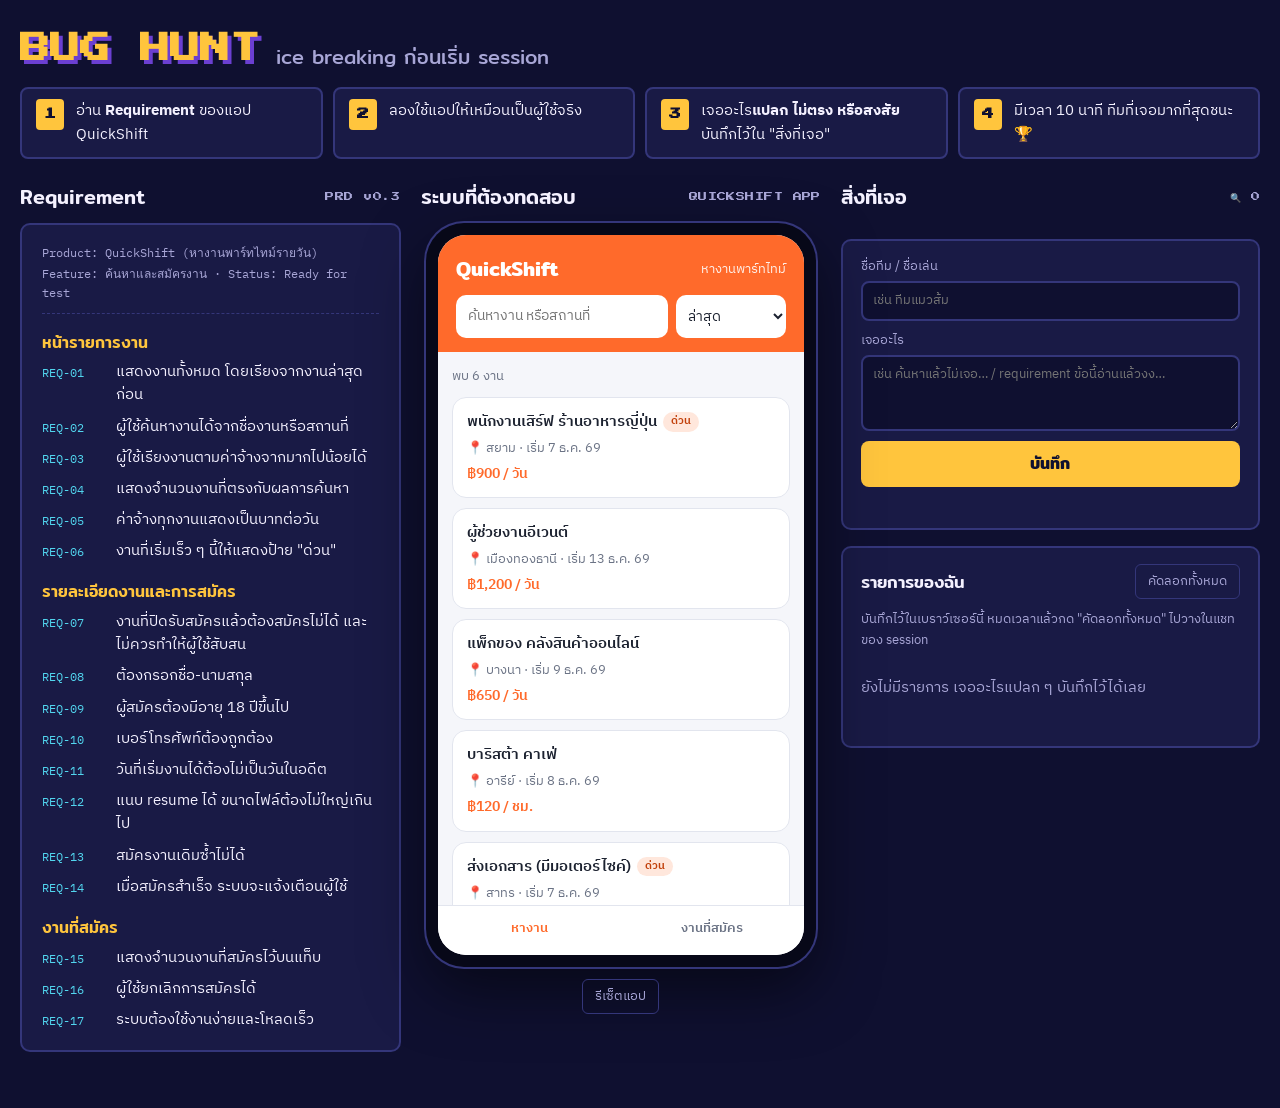
==== bug-hunt/index.html @ ec6125f0 "first commit" ====
<!doctype html>
<html lang="th">
<head>
<meta charset="utf-8">
<meta name="viewport" content="width=device-width, initial-scale=1, viewport-fit=cover">
<title>QuickShift Bug Hunt</title>
<link rel="preconnect" href="https://fonts.googleapis.com">
<link rel="preconnect" href="https://fonts.gstatic.com" crossorigin>
<link rel="stylesheet" href="https://fonts.googleapis.com/css2?family=Mitr:wght@400;500;600&family=IBM+Plex+Sans+Thai:wght@400;500;600&family=IBM+Plex+Mono:wght@400;600&family=Press+Start+2P&display=swap">
<link rel="stylesheet" href="assets/style.css">
</head>
<body data-tab="spec">
<div class="wrap">
  <header class="top">
    <div class="title"><h1>BUG HUNT</h1><span>ice breaking ก่อนเริ่ม session</span></div>
    <div class="mission">
      <div><b>1</b><span>อ่าน <strong>Requirement</strong> ของแอป QuickShift</span></div>
      <div><b>2</b><span>ลองใช้แอปให้เหมือนเป็นผู้ใช้จริง</span></div>
      <div><b>3</b><span>เจออะไร<strong>แปลก ไม่ตรง หรือสงสัย</strong> บันทึกไว้ใน "สิ่งที่เจอ"</span></div>
      <div><b>4</b><span>มีเวลา 10 นาที ทีมที่เจอมากที่สุดชนะ 🏆</span></div>
    </div>
  </header>

  <nav class="mtabs" role="tablist" aria-label="ส่วนของหน้า">
    <button type="button" role="tab" data-t="spec">Requirement</button>
    <button type="button" role="tab" data-t="app">แอป</button>
    <button type="button" role="tab" data-t="board">สิ่งที่เจอ <span id="mcount"></span></button>
  </nav>

  <main class="bench">
    <!-- SPEC -->
    <section aria-labelledby="spec-h" data-sec="spec">
      <div class="col-head"><h2 id="spec-h">Requirement</h2><span class="tag">PRD v0.3</span></div>
      <article class="spec">
        <div class="doc-meta"><span>Product: QuickShift (หางานพาร์ทไทม์รายวัน)</span><span>Feature: ค้นหาและสมัครงาน · Status: Ready for test</span></div>
        <h3>หน้ารายการงาน</h3>
        <ol>
          <li><code>REQ-01</code><span>แสดงงานทั้งหมด โดยเรียงจากงานล่าสุดก่อน</span></li>
          <li><code>REQ-02</code><span>ผู้ใช้ค้นหางานได้จากชื่องานหรือสถานที่</span></li>
          <li><code>REQ-03</code><span>ผู้ใช้เรียงงานตามค่าจ้างจากมากไปน้อยได้</span></li>
          <li><code>REQ-04</code><span>แสดงจำนวนงานที่ตรงกับผลการค้นหา</span></li>
          <li><code>REQ-05</code><span>ค่าจ้างทุกงานแสดงเป็นบาทต่อวัน</span></li>
          <li><code>REQ-06</code><span>งานที่เริ่มเร็ว ๆ นี้ให้แสดงป้าย "ด่วน"</span></li>
        </ol>
        <h3>รายละเอียดงานและการสมัคร</h3>
        <ol>
          <li><code>REQ-07</code><span>งานที่ปิดรับสมัครแล้วต้องสมัครไม่ได้ และไม่ควรทำให้ผู้ใช้สับสน</span></li>
          <li><code>REQ-08</code><span>ต้องกรอกชื่อ-นามสกุล</span></li>
          <li><code>REQ-09</code><span>ผู้สมัครต้องมีอายุ 18 ปีขึ้นไป</span></li>
          <li><code>REQ-10</code><span>เบอร์โทรศัพท์ต้องถูกต้อง</span></li>
          <li><code>REQ-11</code><span>วันที่เริ่มงานได้ต้องไม่เป็นวันในอดีต</span></li>
          <li><code>REQ-12</code><span>แนบ resume ได้ ขนาดไฟล์ต้องไม่ใหญ่เกินไป</span></li>
          <li><code>REQ-13</code><span>สมัครงานเดิมซ้ำไม่ได้</span></li>
          <li><code>REQ-14</code><span>เมื่อสมัครสำเร็จ ระบบจะแจ้งเตือนผู้ใช้</span></li>
        </ol>
        <h3>งานที่สมัคร</h3>
        <ol>
          <li><code>REQ-15</code><span>แสดงจำนวนงานที่สมัครไว้บนแท็บ</span></li>
          <li><code>REQ-16</code><span>ผู้ใช้ยกเลิกการสมัครได้</span></li>
          <li><code>REQ-17</code><span>ระบบต้องใช้งานง่ายและโหลดเร็ว</span></li>
        </ol>
      </article>
    </section>

    <!-- SYSTEM UNDER TEST -->
    <section class="phone-col" aria-labelledby="app-h" data-sec="app">
      <div class="col-head"><h2 id="app-h">ระบบที่ต้องทดสอบ</h2><span class="tag">QUICKSHIFT APP</span></div>
      <div class="phone"><div class="screen" id="screen"></div></div>
      <div class="reset-row"><button class="ghost" type="button" id="appReset">รีเซ็ตแอป</button></div>
    </section>

    <!-- FINDINGS -->
    <section class="board" aria-labelledby="board-h" data-sec="board">
      <div class="col-head"><h2 id="board-h">สิ่งที่เจอ</h2><span class="tag" id="score"></span></div>

      <div class="card">
        <form class="f-form" id="fForm" data-round="icebreak" novalidate>
          <label>ชื่อทีม / ชื่อเล่น<input id="fTeam" type="text" maxlength="40" placeholder="เช่น ทีมแมวส้ม"></label>
          <label>เจออะไร<textarea id="fText" maxlength="600" placeholder="เช่น ค้นหาแล้วไม่เจอ… / requirement ข้อนี้อ่านแล้วงง…"></textarea></label>
          <button class="submit" id="fSubmit" type="submit">บันทึก</button>
          <div class="msg" id="fMsg" role="status"></div>
        </form>
      </div>

      <div class="card">
        <div class="col-head"><h2 style="font-size:17px">รายการของฉัน</h2><button class="ghost" type="button" id="copyBtn">คัดลอกทั้งหมด</button></div>
        <p class="muted" id="syncNote" style="margin:0 0 10px;font-size:13px"></p>
        <div class="feed" id="feed"></div>
        <textarea id="copyArea" readonly hidden aria-label="ข้อความสำหรับคัดลอก"></textarea>
        <div class="msg" id="copyMsg" role="status"></div>
      </div>
    </section>
  </main>
</div>
<script src="config.js"></script>
<script src="assets/api.js"></script>
<script src="assets/quickshift.js"></script>
<script src="assets/findings.js"></script>
<script src="assets/tabs.js"></script>
</body>
</html>
---- bug-hunt/assets/style.css ----
/* Layout: three-up workbench — spec (left) · system under test in a phone frame (center) · findings board (right); stacks to 2 then 1 column. Outer shell is the night-arcade look of the session deck (single dark theme by choice); the app inside the phone keeps its own light product look. */
:root {
  --bg: #0f1030;
  --panel: #191a45;
  --panel-2: #212255;
  --line: #34367a;
  --ink: #f4f1ff;
  --muted: #a8a6d6;
  --gold: #ffc53d;
  --cyan: #52d6ef;
  --red: #ff6f7d;
  --green: #6be4a6;
  --app-bg: #f5f6fa;
  --app-card: #ffffff;
  --app-ink: #1c2230;
  --app-muted: #6b7385;
  --app-line: #e2e5ee;
  --app-brand: #ff6a2b;
  --app-brand-ink: #ffffff;
  --app-err: #d6304a;
  --font-display: "Mitr", "IBM Plex Sans Thai", system-ui, sans-serif;
  --font-body: "IBM Plex Sans Thai", system-ui, sans-serif;
  --font-mono: "IBM Plex Mono", ui-monospace, monospace;
  --font-pixel: "Press Start 2P", ui-monospace, monospace;
  color-scheme: dark;
}
* { box-sizing: border-box; }
body { margin: 0; background: var(--bg); color: var(--ink); font-family: var(--font-body); font-size: 15px; line-height: 1.6; }
.wrap { max-width: 1440px; margin: 0 auto; padding-block: 28px 56px; padding-inline: 20px; }
button, input, select, textarea { font: inherit; }
button { cursor: pointer; }
:focus-visible { outline: 3px solid var(--cyan); outline-offset: 2px; }

/* header */
.top { display: grid; gap: 14px; margin-bottom: 22px; }
.title { display: flex; flex-wrap: wrap; align-items: baseline; gap: 8px 16px; }
.title h1 { margin: 0; font-family: var(--font-pixel); font-size: clamp(20px, 3vw, 30px); color: var(--gold); text-shadow: 4px 4px 0 #6b3fd1; line-height: 1.4; }
.title span { font-family: var(--font-display); font-size: 20px; color: var(--muted); }
.mission { display: grid; grid-template-columns: repeat(auto-fit, minmax(220px, 1fr)); gap: 10px; }
.mission div { background: var(--panel); border: 2px solid var(--line); border-radius: 8px; padding: 10px 14px; display: flex; gap: 12px; align-items: flex-start; min-width: 0; }
.mission b { font-family: var(--font-pixel); font-size: 12px; color: var(--bg); background: var(--gold); border-radius: 4px; padding: 6px 8px; flex: none; }
.mission .bugc { color: var(--red); font-weight: 600; }
.mission .reqc { color: var(--cyan); font-weight: 600; }

/* workbench */
.bench { display: grid; gap: 20px; grid-template-columns: minmax(0, 1fr) 400px minmax(0, 1.1fr); align-items: start; }
@media (max-width: 1240px) { .bench { grid-template-columns: minmax(0, 1fr) 400px; } .board { grid-column: 1 / -1; } }
@media (max-width: 860px) { .bench { grid-template-columns: minmax(0, 1fr); } }
.col-head { display: flex; align-items: center; justify-content: space-between; gap: 10px; margin-bottom: 10px; }
.col-head h2 { margin: 0; font-family: var(--font-display); font-weight: 500; font-size: 20px; }
.tag { font-family: var(--font-pixel); font-size: 9px; letter-spacing: .05em; color: var(--muted); }

/* spec */
.spec { background: var(--panel); border: 2px solid var(--line); border-radius: 10px; padding: 18px 20px; }
.spec .doc-meta { font-family: var(--font-mono); font-size: 12px; color: var(--muted); border-bottom: 1px dashed var(--line); padding-bottom: 10px; margin-bottom: 12px; display: grid; gap: 2px; }
.spec h3 { font-family: var(--font-display); font-weight: 500; font-size: 16px; margin: 16px 0 6px; color: var(--gold); }
.spec ol { list-style: none; margin: 0; padding: 0; display: grid; gap: 8px; }
.spec li { display: grid; grid-template-columns: 64px 1fr; gap: 10px; font-size: 14.5px; }
.spec li code { font-family: var(--font-mono); font-size: 12px; color: var(--cyan); padding-top: 2px; }

/* phone */
.phone-col { position: sticky; top: env(safe-area-inset-top, 0px); }
.phone { width: 100%; max-width: 390px; margin: 0 auto; background: #070818; border-radius: 38px; padding: 12px; box-shadow: 0 0 0 2px var(--line), 0 24px 60px rgba(0,0,0,.5); }
.screen { background: var(--app-bg); color: var(--app-ink); border-radius: 28px; overflow: hidden; height: 720px; max-height: calc(100vh - 120px); min-height: 560px; display: flex; flex-direction: column; font-size: 14px; }
.reset-row { display: flex; justify-content: center; gap: 10px; margin-top: 12px; }
.ghost { background: transparent; color: var(--muted); border: 1px solid var(--line); border-radius: 6px; padding: 6px 12px; font-size: 13px; }
.ghost:hover { color: var(--ink); border-color: var(--muted); }

/* app (system under test) */
.app-bar { background: var(--app-brand); color: var(--app-brand-ink); padding: 18px 18px 14px; display: grid; gap: 10px; }
.app-bar .brand { display: flex; align-items: center; justify-content: space-between; }
.app-bar .logo { font-family: var(--font-display); font-weight: 600; font-size: 20px; }
.app-bar .back { background: none; border: 0; color: inherit; padding: 0; font-size: 14px; }
.search { display: flex; gap: 8px; }
.search input { flex: 1; min-width: 0; border: 0; border-radius: 10px; padding: 9px 12px; background: var(--app-card); color: var(--app-ink); }
.search select { border: 0; border-radius: 10px; padding: 9px 8px; background: var(--app-card); color: var(--app-ink); }
.app-body { flex: 1; overflow-y: auto; padding: 14px; display: grid; gap: 10px; align-content: start; }
.count { font-size: 13px; color: var(--app-muted); }
.job { background: var(--app-card); border: 1px solid var(--app-line); border-radius: 14px; padding: 12px 14px; display: grid; gap: 4px; text-align: left; color: var(--app-ink); width: 100%; }
.job:hover { border-color: var(--app-brand); }
.job .t { font-weight: 600; font-size: 15px; display: flex; gap: 6px; align-items: center; flex-wrap: wrap; }
.job .m { color: var(--app-muted); font-size: 13px; }
.job .w { color: var(--app-brand); font-weight: 600; }
.pill { font-size: 11px; font-weight: 600; border-radius: 99px; padding: 1px 8px; }
.pill.hot { background: #ffe7dc; color: #c2410c; }
.pill.closed { background: #eceef3; color: var(--app-muted); }
.detail { background: var(--app-card); border-radius: 14px; padding: 16px; display: grid; gap: 10px; border: 1px solid var(--app-line); }
.detail h3 { margin: 0; font-family: var(--font-display); font-weight: 500; font-size: 19px; }
.kv { display: grid; grid-template-columns: 110px 1fr; gap: 4px 8px; font-size: 13.5px; }
.kv dt { color: var(--app-muted); }
.kv dd { margin: 0; }
.btn { background: var(--app-brand); color: var(--app-brand-ink); border: 0; border-radius: 12px; padding: 12px; font-weight: 600; width: 100%; }
.btn.sec { background: #eceef3; color: var(--app-ink); }
.btn.small { width: auto; padding: 6px 12px; font-size: 13px; border-radius: 8px; }
.form { display: grid; gap: 12px; }
.field { display: grid; gap: 4px; }
.field label { font-size: 13px; font-weight: 600; }
.field input[type=text], .field input[type=number], .field input[type=tel], .field input[type=date] { border: 1px solid var(--app-line); border-radius: 10px; padding: 9px 12px; background: var(--app-card); color: var(--app-ink); color-scheme: light; width: 100%; }
.field input[type=file] { font-size: 12.5px; color: var(--app-muted); }
.field .hint { font-size: 12px; color: var(--app-muted); }
.field .err { font-size: 12px; color: var(--app-err); min-height: 0; }
.check { display: flex; gap: 8px; align-items: flex-start; font-size: 13px; }
.done { text-align: center; padding: 30px 14px; display: grid; gap: 12px; justify-items: center; }
.done .ok { width: 64px; height: 64px; border-radius: 50%; background: #dcfce7; color: #15803d; display: grid; place-items: center; font-size: 30px; }
.app-tabs { display: grid; grid-template-columns: 1fr 1fr; border-top: 1px solid var(--app-line); background: var(--app-card); }
.app-tabs button { background: none; border: 0; padding: 12px 6px 16px; color: var(--app-muted); font-size: 13px; font-weight: 600; }
.app-tabs button.on { color: var(--app-brand); }
.badge { display: inline-block; min-width: 18px; padding: 0 5px; border-radius: 99px; background: var(--app-brand); color: var(--app-brand-ink); font-size: 11px; margin-left: 4px; }
.empty { text-align: center; color: var(--app-muted); padding: 40px 10px; }

/* board */
.board { display: grid; gap: 16px; }
.card { background: var(--panel); border: 2px solid var(--line); border-radius: 10px; padding: 16px 18px; min-width: 0; }
.status { font-size: 12.5px; color: var(--muted); display: flex; align-items: center; gap: 8px; }
.dot { width: 8px; height: 8px; border-radius: 50%; background: var(--muted); flex: none; }
.dot.live { background: var(--green); box-shadow: 0 0 8px var(--green); }
.f-form { display: grid; gap: 10px; }
.f-row { display: grid; grid-template-columns: 1fr 1fr; gap: 10px; }
@media (max-width: 480px) { .f-row { grid-template-columns: 1fr; } }
.f-form label { font-size: 12.5px; color: var(--muted); display: grid; gap: 4px; }
.f-form input, .f-form select, .f-form textarea { background: var(--bg); color: var(--ink); border: 2px solid var(--line); border-radius: 8px; padding: 8px 10px; width: 100%; }
.f-form textarea { min-height: 76px; resize: vertical; }
.kind { display: flex; gap: 8px; }
.kind label { flex: 1; display: flex; align-items: center; gap: 8px; border: 2px solid var(--line); border-radius: 8px; padding: 8px 10px; cursor: pointer; color: var(--ink); font-size: 14px; }
.kind input { width: auto; accent-color: var(--gold); }
.kind label:has(input:checked) { border-color: var(--gold); background: rgba(255,197,61,.08); }
.submit { background: var(--gold); color: var(--bg); border: 0; border-radius: 8px; padding: 10px; font-weight: 600; font-family: var(--font-display); font-size: 16px; }
.submit:disabled { opacity: .5; cursor: default; }
.msg { font-size: 13px; min-height: 1.2em; }
.msg.ok { color: var(--green); } .msg.bad { color: var(--red); }
.lb { display: grid; gap: 6px; }
.lb-row { display: grid; grid-template-columns: 28px 1fr auto; gap: 10px; align-items: center; font-size: 14px; }
.lb-row .rk { font-family: var(--font-pixel); font-size: 11px; color: var(--muted); }
.lb-row:first-child .rk { color: var(--gold); }
.lb-row .sc { font-family: var(--font-mono); font-size: 13px; color: var(--muted); font-variant-numeric: tabular-nums; }
.lb-row .sc b { color: var(--gold); }
.feed { display: grid; gap: 8px; max-height: 560px; overflow-y: auto; padding-right: 4px; }
.item { border: 1px solid var(--line); border-left-width: 4px; border-radius: 8px; padding: 10px 12px; display: grid; gap: 4px; background: var(--panel-2); }
.item.bug { border-left-color: var(--red); }
.item.req { border-left-color: var(--cyan); }
.item.valid { box-shadow: inset 0 0 0 1px var(--green); }
.item.invalid { opacity: .55; }
.item .h { display: flex; flex-wrap: wrap; gap: 6px 10px; align-items: center; font-size: 12px; color: var(--muted); }
.chip { font-family: var(--font-mono); font-size: 11px; border-radius: 4px; padding: 1px 6px; border: 1px solid currentColor; }
.chip.bug { color: var(--red); } .chip.req { color: var(--cyan); } .chip.ref { color: var(--muted); }
.chip.ok { color: var(--green); }
.item p { margin: 0; white-space: pre-wrap; overflow-wrap: anywhere; }
.item .acts { display: flex; gap: 6px; flex-wrap: wrap; }
.act { background: transparent; border: 1px solid var(--line); color: var(--muted); border-radius: 6px; padding: 2px 8px; font-size: 12px; }
.act:hover { color: var(--ink); border-color: var(--muted); }
.fac { border-color: var(--gold); }
.fac h3 { margin: 0 0 4px; font-family: var(--font-display); font-weight: 500; font-size: 17px; color: var(--gold); }
.key { display: grid; gap: 6px; margin-top: 10px; }
.key-row { display: grid; grid-template-columns: 70px 72px 1fr; gap: 8px; font-size: 13.5px; border-top: 1px dashed var(--line); padding-top: 6px; }
.key-row .how { color: var(--muted); grid-column: 3; font-size: 12.5px; }
.danger { background: transparent; color: var(--red); border: 1px solid var(--red); border-radius: 6px; padding: 5px 10px; font-size: 13px; }
.muted { color: var(--muted); }

/* mobile: tabbed sections, full-width app, no zoom-on-focus */
.mtabs { display: none; }
@media (max-width: 860px) {
  .wrap { padding-block: 16px 40px; padding-inline: 16px; }
  .top { gap: 10px; margin-bottom: 12px; }
  .title span { font-size: 16px; }
  .mission { grid-template-columns: minmax(0, 1fr) minmax(0, 1fr); gap: 8px; }
  .mission div { padding: 8px 10px; gap: 8px; font-size: 13px; line-height: 1.5; }
  .mission b { font-size: 10px; padding: 4px 6px; }
  .mtabs { display: grid; grid-template-columns: repeat(3, minmax(0, 1fr)); gap: 6px; position: sticky; top: env(safe-area-inset-top, 0px); z-index: 10; background: var(--bg); padding-block: 8px; margin-bottom: 12px; }
  .mtabs button { background: var(--panel); color: var(--muted); border: 2px solid var(--line); border-radius: 8px; padding: 9px 4px; font-family: var(--font-display); font-size: 15px; white-space: nowrap; overflow: hidden; text-overflow: ellipsis; }
  .mtabs button[aria-selected="true"] { color: var(--bg); background: var(--gold); border-color: var(--gold); }
  body[data-tab="spec"] [data-sec]:not([data-sec="spec"]),
  body[data-tab="app"] [data-sec]:not([data-sec="app"]),
  body[data-tab="board"] [data-sec]:not([data-sec="board"]) { display: none; }
  .phone-col { position: static; }
  .phone { max-width: none; padding: 0; background: none; border-radius: 0; box-shadow: none; }
  .screen { border-radius: 18px; border: 2px solid var(--line); height: calc(100dvh - 190px); min-height: 460px; max-height: none; }
  input, select, textarea { font-size: 16px !important; }
  .feed { max-height: none; }
  .spec { padding: 14px 14px; }
  .spec li { grid-template-columns: 58px minmax(0, 1fr); }
}
@media (max-width: 380px) { .mission { grid-template-columns: minmax(0, 1fr); } }
.item.plain { border-left-color: var(--gold); }
#copyArea { width: 100%; min-height: 120px; margin-top: 10px; background: var(--bg); color: var(--ink); border: 2px solid var(--line); border-radius: 8px; padding: 8px; }
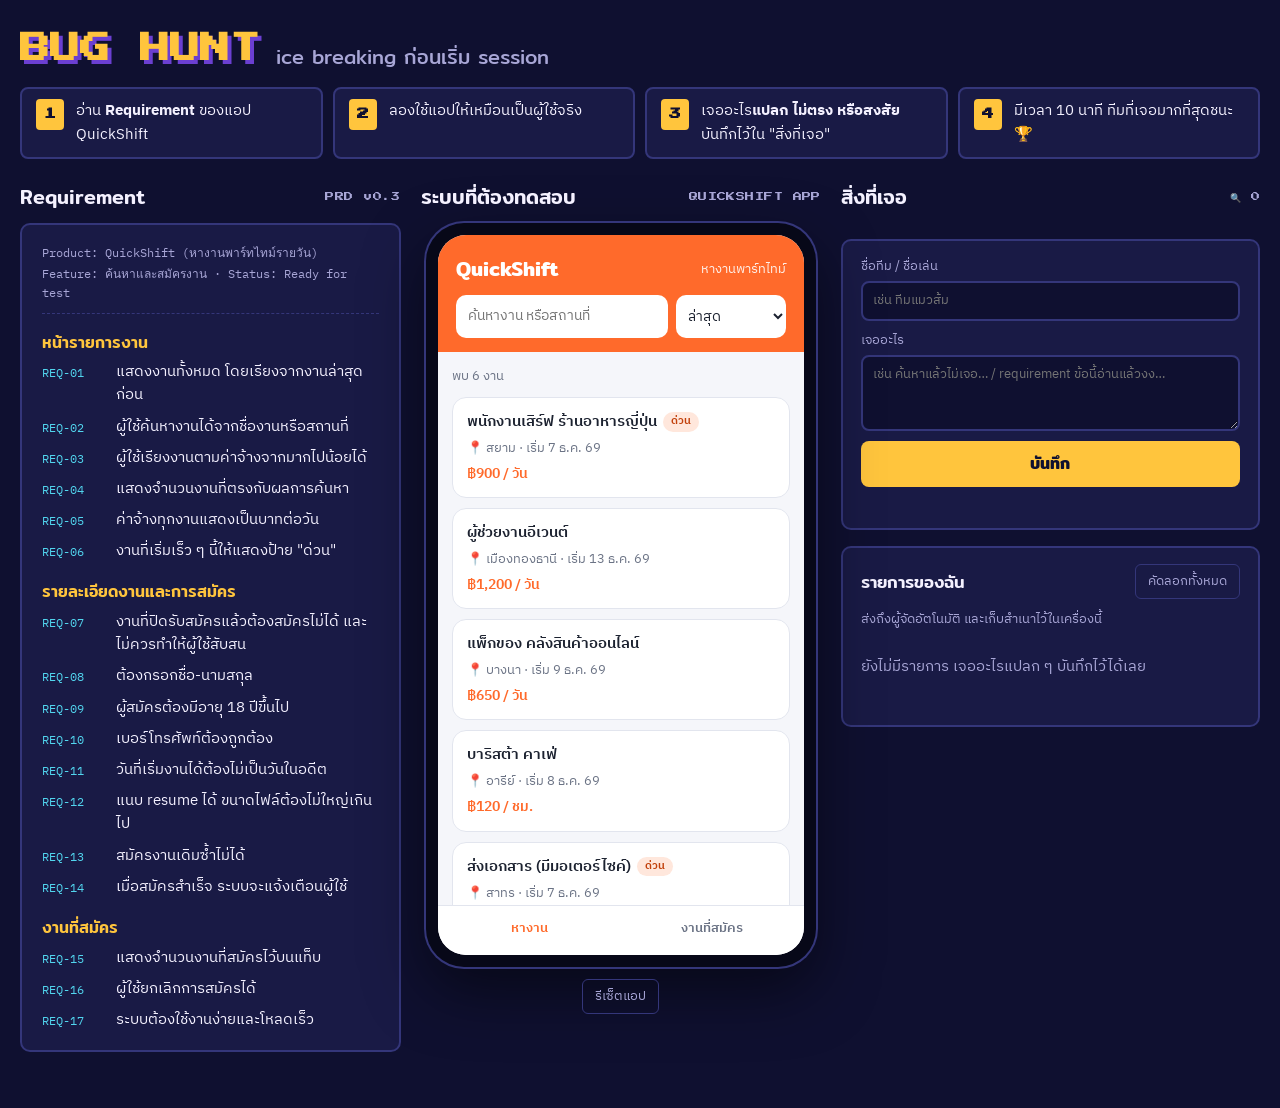
==== commit b50d31a5: "Add pixel bug favicon and touch icon Co-Authored-By: Claude Opus 5.5 (1M context) <noreply@anthropic" ====
--- a/bug-hunt/index.html
+++ b/bug-hunt/index.html
@@ -4,6 +4,8 @@
 <meta charset="utf-8">
 <meta name="viewport" content="width=device-width, initial-scale=1, viewport-fit=cover">
 <title>QuickShift Bug Hunt</title>
+<link rel="icon" href="assets/favicon.svg" type="image/svg+xml">
+<link rel="apple-touch-icon" href="assets/apple-touch-icon.png">
 <link rel="preconnect" href="https://fonts.googleapis.com">
 <link rel="preconnect" href="https://fonts.gstatic.com" crossorigin>
 <link rel="stylesheet" href="https://fonts.googleapis.com/css2?family=Mitr:wght@400;500;600&family=IBM+Plex+Sans+Thai:wght@400;500;600&family=IBM+Plex+Mono:wght@400;600&family=Press+Start+2P&display=swap">
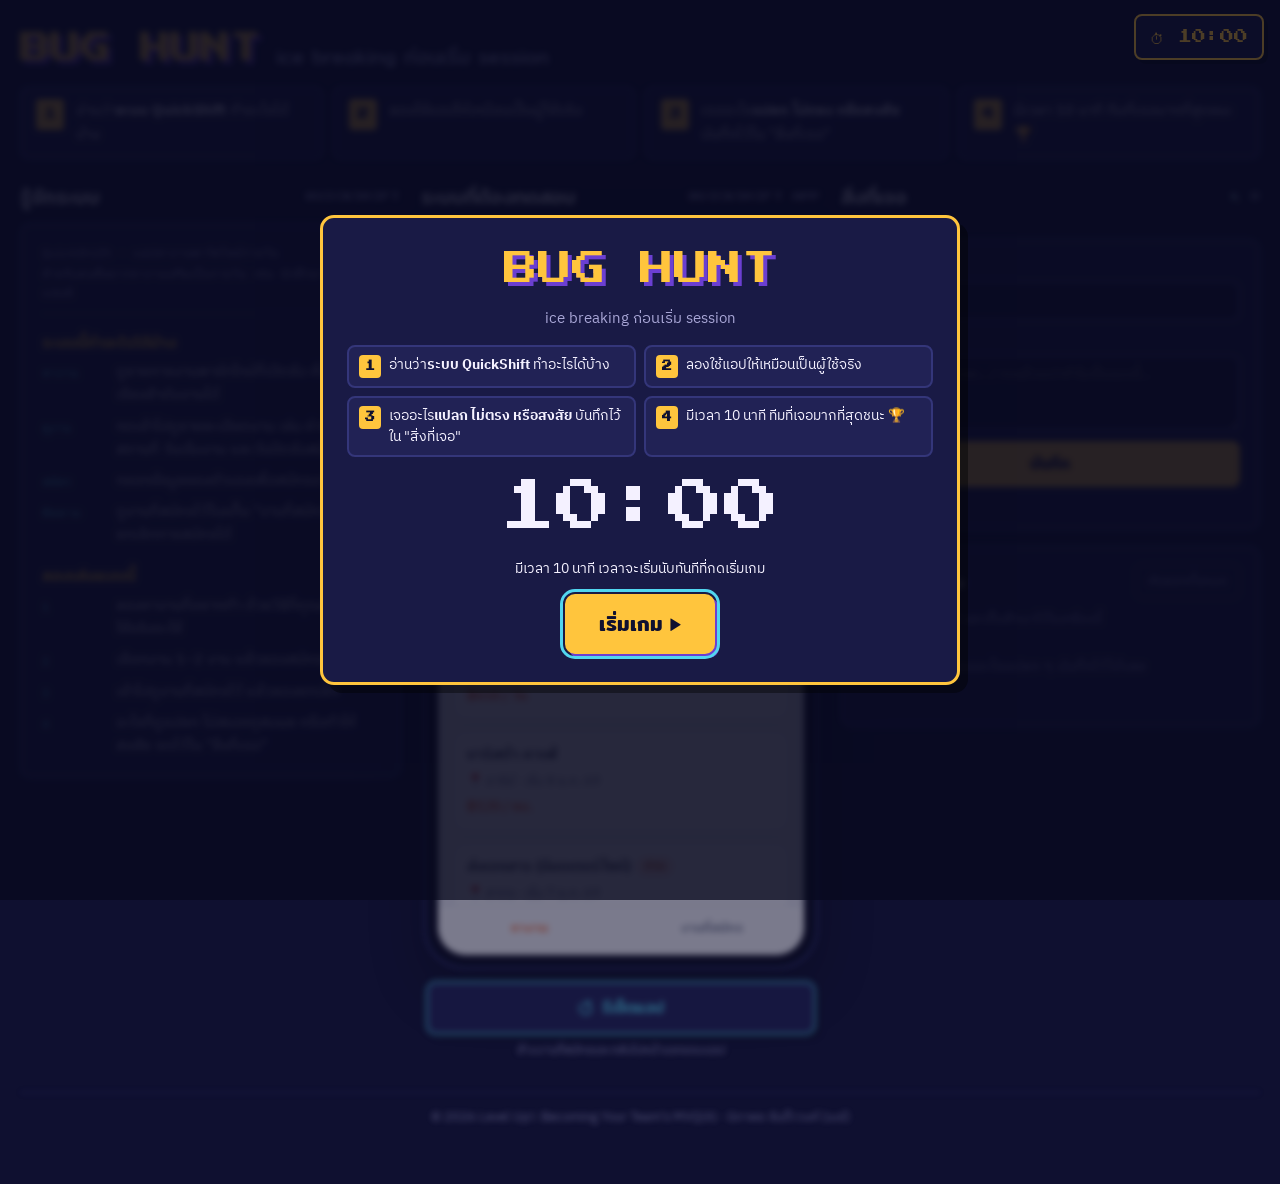
==== commit c0a3ad01: "Add game timer, slides page and locked answer key - 10-minute start/countdown gate on both game roun" ====
--- a/bug-hunt/index.html
+++ b/bug-hunt/index.html
@@ -12,11 +12,12 @@
 <link rel="stylesheet" href="assets/style.css">
 </head>
 <body data-tab="spec">
+<div class="timer-fixed" data-timer aria-live="off"></div>
 <div class="wrap">
   <header class="top">
     <div class="title"><h1>BUG HUNT</h1><span>ice breaking ก่อนเริ่ม session</span></div>
     <div class="mission">
-      <div><b>1</b><span>อ่าน <strong>Requirement</strong> ของแอป QuickShift</span></div>
+      <div><b>1</b><span>อ่านว่า<strong>ระบบ QuickShift</strong> ทำอะไรได้บ้าง</span></div>
       <div><b>2</b><span>ลองใช้แอปให้เหมือนเป็นผู้ใช้จริง</span></div>
       <div><b>3</b><span>เจออะไร<strong>แปลก ไม่ตรง หรือสงสัย</strong> บันทึกไว้ใน "สิ่งที่เจอ"</span></div>
       <div><b>4</b><span>มีเวลา 10 นาที ทีมที่เจอมากที่สุดชนะ 🏆</span></div>
@@ -24,42 +25,31 @@
   </header>
 
   <nav class="mtabs" role="tablist" aria-label="ส่วนของหน้า">
-    <button type="button" role="tab" data-t="spec">Requirement</button>
+    <div class="timer-mini" data-timer></div>
+    <button type="button" role="tab" data-t="spec">ระบบ</button>
     <button type="button" role="tab" data-t="app">แอป</button>
     <button type="button" role="tab" data-t="board">สิ่งที่เจอ <span id="mcount"></span></button>
   </nav>
 
   <main class="bench">
-    <!-- SPEC -->
+    <!-- ABOUT THE SYSTEM (no requirements in the ice-breaking round) -->
     <section aria-labelledby="spec-h" data-sec="spec">
-      <div class="col-head"><h2 id="spec-h">Requirement</h2><span class="tag">PRD v0.3</span></div>
+      <div class="col-head"><h2 id="spec-h">รู้จักระบบ</h2><span class="tag">QUICKSHIFT</span></div>
       <article class="spec">
-        <div class="doc-meta"><span>Product: QuickShift (หางานพาร์ทไทม์รายวัน)</span><span>Feature: ค้นหาและสมัครงาน · Status: Ready for test</span></div>
-        <h3>หน้ารายการงาน</h3>
+        <div class="doc-meta"><span>QuickShift · แอปหางานพาร์ทไทม์รายวัน</span><span>สำหรับคนที่อยากหางานเสริมเป็นรายวัน เช่น นักศึกษา หรือฟรีแลนซ์</span></div>
+        <h3>ระบบนี้ทำอะไรได้บ้าง</h3>
         <ol>
-          <li><code>REQ-01</code><span>แสดงงานทั้งหมด โดยเรียงจากงานล่าสุดก่อน</span></li>
-          <li><code>REQ-02</code><span>ผู้ใช้ค้นหางานได้จากชื่องานหรือสถานที่</span></li>
-          <li><code>REQ-03</code><span>ผู้ใช้เรียงงานตามค่าจ้างจากมากไปน้อยได้</span></li>
-          <li><code>REQ-04</code><span>แสดงจำนวนงานที่ตรงกับผลการค้นหา</span></li>
-          <li><code>REQ-05</code><span>ค่าจ้างทุกงานแสดงเป็นบาทต่อวัน</span></li>
-          <li><code>REQ-06</code><span>งานที่เริ่มเร็ว ๆ นี้ให้แสดงป้าย "ด่วน"</span></li>
+          <li><code>หางาน</code><span>ดูรายการงานพาร์ทไทม์ที่เปิดรับ ค้นหา และเรียงลำดับงานได้</span></li>
+          <li><code>ดูงาน</code><span>กดเข้าไปดูรายละเอียดงาน เช่น ค่าจ้าง สถานที่ วันเริ่มงาน และวันปิดรับสมัคร</span></li>
+          <li><code>สมัคร</code><span>กรอกข้อมูลของตัวเองเพื่อสมัครงานที่สนใจ</span></li>
+          <li><code>ติดตาม</code><span>ดูงานที่สมัครไว้ในแท็บ "งานที่สมัคร" และยกเลิกการสมัครได้</span></li>
         </ol>
-        <h3>รายละเอียดงานและการสมัคร</h3>
+        <h3>ลองเล่นแบบนี้</h3>
         <ol>
-          <li><code>REQ-07</code><span>งานที่ปิดรับสมัครแล้วต้องสมัครไม่ได้ และไม่ควรทำให้ผู้ใช้สับสน</span></li>
-          <li><code>REQ-08</code><span>ต้องกรอกชื่อ-นามสกุล</span></li>
-          <li><code>REQ-09</code><span>ผู้สมัครต้องมีอายุ 18 ปีขึ้นไป</span></li>
-          <li><code>REQ-10</code><span>เบอร์โทรศัพท์ต้องถูกต้อง</span></li>
-          <li><code>REQ-11</code><span>วันที่เริ่มงานได้ต้องไม่เป็นวันในอดีต</span></li>
-          <li><code>REQ-12</code><span>แนบ resume ได้ ขนาดไฟล์ต้องไม่ใหญ่เกินไป</span></li>
-          <li><code>REQ-13</code><span>สมัครงานเดิมซ้ำไม่ได้</span></li>
-          <li><code>REQ-14</code><span>เมื่อสมัครสำเร็จ ระบบจะแจ้งเตือนผู้ใช้</span></li>
-        </ol>
-        <h3>งานที่สมัคร</h3>
-        <ol>
-          <li><code>REQ-15</code><span>แสดงจำนวนงานที่สมัครไว้บนแท็บ</span></li>
-          <li><code>REQ-16</code><span>ผู้ใช้ยกเลิกการสมัครได้</span></li>
-          <li><code>REQ-17</code><span>ระบบต้องใช้งานง่ายและโหลดเร็ว</span></li>
+          <li><code>1</code><span>ลองหางานที่อยากทำ ด้วยวิธีที่คุณคิดว่าผู้ใช้จริงจะใช้</span></li>
+          <li><code>2</code><span>เลือกงาน 1–2 งาน แล้วลองสมัครดู</span></li>
+          <li><code>3</code><span>เข้าไปดูงานที่สมัครไว้ แล้วลองยกเลิก</span></li>
+          <li><code>4</code><span>อะไรที่ดูแปลก ไม่สมเหตุสมผล หรือทำให้สงสัย จดไว้ใน "สิ่งที่เจอ"</span></li>
         </ol>
       </article>
     </section>
@@ -68,7 +58,7 @@
     <section class="phone-col" aria-labelledby="app-h" data-sec="app">
       <div class="col-head"><h2 id="app-h">ระบบที่ต้องทดสอบ</h2><span class="tag">QUICKSHIFT APP</span></div>
       <div class="phone"><div class="screen" id="screen"></div></div>
-      <div class="reset-row"><button class="ghost" type="button" id="appReset">รีเซ็ตแอป</button></div>
+      <div class="reset-row"><button class="reset-btn" type="button" id="appReset"><span aria-hidden="true">↺</span> รีเซ็ตแอป</button><span class="reset-hint">ล้างงานที่สมัครและกลับไปหน้าแรกของแอป</span></div>
     </section>
 
     <!-- FINDINGS -->
@@ -78,7 +68,7 @@
       <div class="card">
         <form class="f-form" id="fForm" data-round="icebreak" novalidate>
           <label>ชื่อทีม / ชื่อเล่น<input id="fTeam" type="text" maxlength="40" placeholder="เช่น ทีมแมวส้ม"></label>
-          <label>เจออะไร<textarea id="fText" maxlength="600" placeholder="เช่น ค้นหาแล้วไม่เจอ… / requirement ข้อนี้อ่านแล้วงง…"></textarea></label>
+          <label>เจออะไร<textarea id="fText" maxlength="600" placeholder="เช่น ค้นหาแล้วไม่เจอ… / กดแล้วงงว่าทำไมเป็นแบบนี้…"></textarea></label>
           <button class="submit" id="fSubmit" type="submit">บันทึก</button>
           <div class="msg" id="fMsg" role="status"></div>
         </form>
@@ -93,11 +83,14 @@
       </div>
     </section>
   </main>
+  <footer class="site-foot">© 2026 Level Up!: Becoming Your Team's MVQ(A) · นิภาพร จันต๊ะวงค์ (เมย์)</footer>
 </div>
+<div class="gate" id="gate" hidden><div class="gate-card" id="gateBody" role="dialog" aria-modal="true" aria-label="เริ่มเกม"></div></div>
 <script src="config.js"></script>
 <script src="assets/api.js"></script>
 <script src="assets/quickshift.js"></script>
 <script src="assets/findings.js"></script>
+<script src="assets/timer.js"></script>
 <script src="assets/tabs.js"></script>
 </body>
 </html>
--- a/bug-hunt/assets/style.css
+++ b/bug-hunt/assets/style.css
@@ -1,3 +1,4 @@
+[hidden] { display: none !important; }
 /* Layout: three-up workbench — spec (left) · system under test in a phone frame (center) · findings board (right); stacks to 2 then 1 column. Outer shell is the night-arcade look of the session deck (single dark theme by choice); the app inside the phone keeps its own light product look. */
 :root {
   --bg: #0f1030;
@@ -182,3 +183,45 @@
 @media (max-width: 380px) { .mission { grid-template-columns: minmax(0, 1fr); } }
 .item.plain { border-left-color: var(--gold); }
 #copyArea { width: 100%; min-height: 120px; margin-top: 10px; background: var(--bg); color: var(--ink); border: 2px solid var(--line); border-radius: 8px; padding: 8px; }
+
+/* game timer + start / time-up gate */
+.timer-fixed { position: fixed; top: calc(14px + env(safe-area-inset-top, 0px)); right: 16px; z-index: 30; font-family: var(--font-pixel); font-size: 14px; background: var(--panel); color: var(--gold); border: 2px solid var(--gold); border-radius: 8px; padding: 10px 14px; box-shadow: 4px 4px 0 rgba(0,0,0,.35); font-variant-numeric: tabular-nums; }
+.timer-fixed:empty, .timer-mini:empty { display: none; }
+[data-timer][data-state="last"] { color: var(--red); border-color: var(--red); animation: pulse 1s steps(2) infinite; }
+[data-timer][data-state="over"] { color: var(--muted); border-color: var(--line); }
+@keyframes pulse { 50% { opacity: .55; } }
+.timer-mini { display: none; }
+body[data-game="ready"] .wrap { filter: blur(3px); opacity: .45; }
+.gate { position: fixed; inset: 0; z-index: 40; display: grid; place-items: center; padding: 16px; background: rgba(8, 9, 30, .72); overflow-y: auto; }
+.gate-card { width: min(640px, 100%); background: var(--panel); border: 3px solid var(--gold); border-radius: 14px; padding: 28px 24px; display: grid; gap: 14px; justify-items: center; text-align: center; box-shadow: 8px 8px 0 rgba(0,0,0,.4); }
+.gate-title { font-family: var(--font-pixel); font-size: clamp(22px, 5vw, 34px); color: var(--gold); text-shadow: 4px 4px 0 #6b3fd1; line-height: 1.4; }
+.gate-sub { margin: 0; color: var(--muted); font-size: 15px; }
+.gate-rules { display: grid; grid-template-columns: minmax(0, 1fr) minmax(0, 1fr); gap: 8px; width: 100%; text-align: left; }
+.gate-rules div { background: var(--panel-2); border: 2px solid var(--line); border-radius: 8px; padding: 8px 10px; display: flex; gap: 8px; align-items: flex-start; font-size: 13.5px; line-height: 1.5; min-width: 0; }
+.gate-rules b { font-family: var(--font-pixel); font-size: 10px; color: var(--bg); background: var(--gold); border-radius: 4px; padding: 4px 6px; flex: none; }
+.gate-time { font-family: var(--font-pixel); font-size: clamp(36px, 9vw, 56px); color: var(--ink); line-height: 1.3; font-variant-numeric: tabular-nums; }
+.gate-note { margin: 0; font-size: 14px; }
+.gate-btn { background: var(--gold); color: var(--bg); border: 0; border-radius: 10px; padding: 14px 34px; font-family: var(--font-display); font-weight: 600; font-size: 20px; box-shadow: 4px 4px 0 #6b3fd1; }
+.gate-btn:hover { transform: translate(-1px, -1px); box-shadow: 5px 5px 0 #6b3fd1; }
+body[data-game="over"] [data-sec="app"] .screen { filter: grayscale(.8); opacity: .6; }
+.f-form :disabled { opacity: .5; cursor: not-allowed; }
+@media (max-width: 860px) {
+  .timer-fixed { display: none; }
+  .timer-mini { display: block; grid-column: 1 / -1; text-align: center; font-family: var(--font-pixel); font-size: 13px; color: var(--gold); padding: 4px 0 2px; font-variant-numeric: tabular-nums; }
+  .timer-mini[data-state] { border: 0; }
+}
+@media (max-width: 480px) { .gate-rules { grid-template-columns: minmax(0, 1fr); } .gate-card { padding: 22px 16px; } }
+@media (prefers-reduced-motion: reduce) { [data-timer][data-state="last"] { animation: none; } }
+
+.site-foot { margin-top: 32px; padding-top: 14px; border-top: 1px solid var(--line); text-align: center; font-size: 13px; color: var(--muted); }
+
+.reset-row { flex-direction: column; align-items: center; gap: 6px; margin-top: 14px; }
+.reset-btn { display: inline-flex; align-items: center; gap: 8px; background: var(--panel-2); color: var(--cyan); border: 2px solid var(--cyan); border-radius: 10px; padding: 10px 22px; font-family: var(--font-display); font-weight: 500; font-size: 16px; box-shadow: 4px 4px 0 rgba(0,0,0,.35); transition: transform .12s, box-shadow .12s, background .12s; }
+.reset-btn span { font-size: 20px; line-height: 1; }
+.reset-btn:hover { background: var(--cyan); color: var(--bg); transform: translate(-1px, -1px); box-shadow: 5px 5px 0 rgba(0,0,0,.35); }
+.reset-btn:active { transform: translate(2px, 2px); box-shadow: 2px 2px 0 rgba(0,0,0,.35); }
+.reset-btn:disabled { opacity: .4; cursor: not-allowed; transform: none; }
+.reset-hint { font-size: 12px; color: var(--muted); }
+@media (prefers-reduced-motion: reduce) { .reset-btn { transition: none; } }
+.reset-btn { width: 100%; max-width: 390px; justify-content: center; padding: 12px 22px; }
+@media (max-width: 860px) { .reset-btn { max-width: none; } }
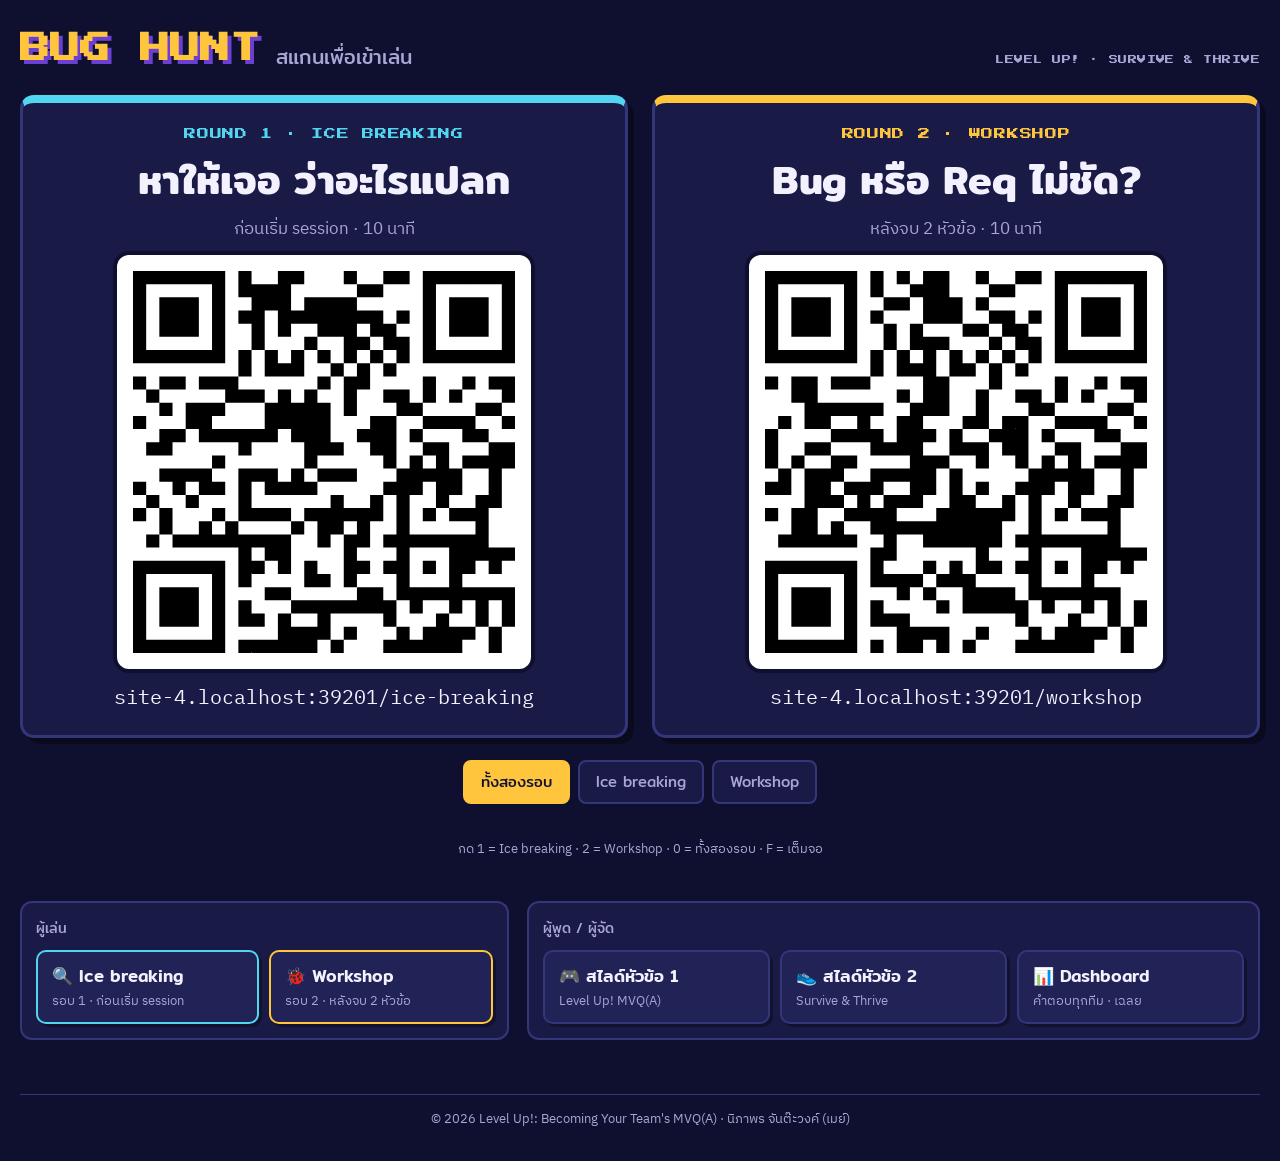
==== commit 1a0e3abe: "Add home hub with QR codes, team-name lock and play-again - / is now the hub: QR codes for both roun" ====
--- a/bug-hunt/index.html
+++ b/bug-hunt/index.html
@@ -1,96 +1,153 @@
 <!doctype html>
 <html lang="th">
+
 <head>
-<meta charset="utf-8">
-<meta name="viewport" content="width=device-width, initial-scale=1, viewport-fit=cover">
-<title>QuickShift Bug Hunt</title>
-<link rel="icon" href="assets/favicon.svg" type="image/svg+xml">
-<link rel="apple-touch-icon" href="assets/apple-touch-icon.png">
-<link rel="preconnect" href="https://fonts.googleapis.com">
-<link rel="preconnect" href="https://fonts.gstatic.com" crossorigin>
-<link rel="stylesheet" href="https://fonts.googleapis.com/css2?family=Mitr:wght@400;500;600&family=IBM+Plex+Sans+Thai:wght@400;500;600&family=IBM+Plex+Mono:wght@400;600&family=Press+Start+2P&display=swap">
-<link rel="stylesheet" href="assets/style.css">
+  <meta charset="utf-8">
+  <meta name="viewport" content="width=device-width, initial-scale=1, viewport-fit=cover">
+  <title>Bug Hunt Workshop Hub</title>
+  <link rel="icon" href="assets/favicon.svg" type="image/svg+xml">
+  <link rel="apple-touch-icon" href="assets/apple-touch-icon.png">
+  <link rel="preconnect" href="https://fonts.googleapis.com">
+  <link rel="preconnect" href="https://fonts.gstatic.com" crossorigin>
+  <link rel="stylesheet"
+    href="https://fonts.googleapis.com/css2?family=Mitr:wght@400;500;600&family=IBM+Plex+Sans+Thai:wght@400;500;600&family=IBM+Plex+Mono:wght@400;600&family=Press+Start+2P&display=swap">
+  <link rel="stylesheet" href="assets/style.css">
+  <style>
+    /* Projection page: two QR "doors" side by side; press 1 / 2 to enlarge one, 0 for both */
+    html, body { min-height: 100%; }
+    .join { max-width: 1280px; margin: 0 auto; padding-block: 28px 32px; padding-inline: 20px; display: grid; gap: 22px; }
+    .join-head { display: flex; flex-wrap: wrap; align-items: baseline; justify-content: space-between; gap: 8px 20px; }
+    .join-head .title span { font-size: 20px; }
+    .doors { display: grid; grid-template-columns: repeat(2, minmax(0, 1fr)); gap: 24px; }
+    body[data-show="ice"] .door[data-k="workshop"],
+    body[data-show="workshop"] .door[data-k="ice"] { display: none; }
+    body[data-show="ice"] .doors, body[data-show="workshop"] .doors { grid-template-columns: minmax(0, 1fr); max-width: 760px; margin-inline: auto; width: 100%; }
+    .door { background: var(--panel); border: 3px solid var(--line); border-radius: 14px; padding: 22px; display: grid; gap: 12px; justify-items: center; text-align: center; box-shadow: 6px 6px 0 rgba(0,0,0,.35); cursor: pointer; min-width: 0; }
+    .door:hover, .door:focus-visible { border-color: var(--gold); }
+    .door[data-k="ice"] { border-top: 8px solid var(--cyan); }
+    .door[data-k="workshop"] { border-top: 8px solid var(--gold); }
+    .round { font-family: var(--font-pixel); font-size: 12px; letter-spacing: .06em; }
+    .door[data-k="ice"] .round { color: var(--cyan); }
+    .door[data-k="workshop"] .round { color: var(--gold); }
+    .door h2 { margin: 0; font-family: var(--font-display); font-weight: 600; font-size: clamp(26px, 3.4vw, 40px); line-height: 1.2; }
+    .door .when { margin: 0; color: var(--muted); font-size: 17px; }
+    .qr { background: #ffffff; border-radius: 12px; padding: 16px; width: min(100%, 46vh, 420px); aspect-ratio: 1; display: grid; place-items: center; box-shadow: 0 0 0 4px var(--bg); }
+    body[data-show="ice"] .qr, body[data-show="workshop"] .qr { width: min(100%, 62vh, 620px); }
+    .qr svg { width: 100%; height: 100%; display: block; }
+    .qr .qr-fail { color: #1c2230; font-size: 15px; }
+    .url { font-family: var(--font-mono); font-size: clamp(15px, 1.6vw, 20px); color: var(--ink); overflow-wrap: anywhere; }
+    .switch { display: flex; justify-content: center; gap: 8px; flex-wrap: wrap; }
+    .switch button { background: var(--panel); color: var(--muted); border: 2px solid var(--line); border-radius: 8px; padding: 8px 16px; font-family: var(--font-display); font-size: 15px; }
+    .switch button[aria-pressed="true"] { background: var(--gold); border-color: var(--gold); color: var(--bg); }
+    .keys { text-align: center; font-size: 13px; color: var(--muted); }
+    .hub { display: grid; grid-template-columns: minmax(0, 2fr) minmax(0, 3fr); gap: 18px; margin-top: 6px; }
+    .hub-group { display: flex; flex-wrap: wrap; gap: 10px; align-items: stretch; background: var(--panel); border: 2px solid var(--line); border-radius: 12px; padding: 14px; min-width: 0; }
+    .hub-label { width: 100%; font-family: var(--font-display); font-size: 14px; color: var(--muted); }
+    .hub-link { flex: 1 1 150px; display: grid; gap: 2px; text-decoration: none; color: var(--ink); background: var(--panel-2); border: 2px solid var(--line); border-radius: 10px; padding: 10px 14px; box-shadow: 3px 3px 0 rgba(0,0,0,.3); min-width: 0; }
+    .hub-link b { font-family: var(--font-display); font-weight: 500; font-size: 17px; }
+    .hub-link span { font-size: 13px; color: var(--muted); }
+    .hub-link:hover, .hub-link:focus-visible { border-color: var(--gold); transform: translate(-1px, -1px); }
+    .hub-link.ice { border-color: var(--cyan); } .hub-link.ws { border-color: var(--gold); }
+    @media (max-width: 760px) { .hub { grid-template-columns: minmax(0, 1fr); } }
+    @media (max-width: 760px) { .doors { grid-template-columns: minmax(0, 1fr); } .keys { display: none; } }
+  </style>
 </head>
-<body data-tab="spec">
-<div class="timer-fixed" data-timer aria-live="off"></div>
-<div class="wrap">
-  <header class="top">
-    <div class="title"><h1>BUG HUNT</h1><span>ice breaking ก่อนเริ่ม session</span></div>
-    <div class="mission">
-      <div><b>1</b><span>อ่านว่า<strong>ระบบ QuickShift</strong> ทำอะไรได้บ้าง</span></div>
-      <div><b>2</b><span>ลองใช้แอปให้เหมือนเป็นผู้ใช้จริง</span></div>
-      <div><b>3</b><span>เจออะไร<strong>แปลก ไม่ตรง หรือสงสัย</strong> บันทึกไว้ใน "สิ่งที่เจอ"</span></div>
-      <div><b>4</b><span>มีเวลา 10 นาที ทีมที่เจอมากที่สุดชนะ 🏆</span></div>
+
+<body data-show="both">
+  <main class="join">
+    <header class="join-head">
+      <div class="title"><h1>BUG HUNT</h1><span>สแกนเพื่อเข้าเล่น</span></div>
+      <span class="tag">LEVEL UP! · SURVIVE &amp; THRIVE</span>
+    </header>
+
+    <div class="doors">
+      <section class="door" data-k="ice" tabindex="0" aria-label="ขยาย QR รอบ Ice breaking">
+        <span class="round">ROUND 1 · ICE BREAKING</span>
+        <h2>หาให้เจอ ว่าอะไรแปลก</h2>
+        <p class="when">ก่อนเริ่ม session · 10 นาที</p>
+        <div class="qr" data-path="/ice-breaking"></div>
+        <div class="url" data-url-for="/ice-breaking"></div>
+      </section>
+      <section class="door" data-k="workshop" tabindex="0" aria-label="ขยาย QR รอบ Workshop">
+        <span class="round">ROUND 2 · WORKSHOP</span>
+        <h2>Bug หรือ Req ไม่ชัด?</h2>
+        <p class="when">หลังจบ 2 หัวข้อ · 10 นาที</p>
+        <div class="qr" data-path="/workshop"></div>
+        <div class="url" data-url-for="/workshop"></div>
+      </section>
     </div>
-  </header>
 
-  <nav class="mtabs" role="tablist" aria-label="ส่วนของหน้า">
-    <div class="timer-mini" data-timer></div>
-    <button type="button" role="tab" data-t="spec">ระบบ</button>
-    <button type="button" role="tab" data-t="app">แอป</button>
-    <button type="button" role="tab" data-t="board">สิ่งที่เจอ <span id="mcount"></span></button>
-  </nav>
+    <div class="switch" role="group" aria-label="เลือก QR ที่จะแสดง">
+      <button type="button" data-set="both">ทั้งสองรอบ</button>
+      <button type="button" data-set="ice">Ice breaking</button>
+      <button type="button" data-set="workshop">Workshop</button>
+    </div>
+    <p class="keys">กด 1 = Ice breaking · 2 = Workshop · 0 = ทั้งสองรอบ · F = เต็มจอ</p>
 
-  <main class="bench">
-    <!-- ABOUT THE SYSTEM (no requirements in the ice-breaking round) -->
-    <section aria-labelledby="spec-h" data-sec="spec">
-      <div class="col-head"><h2 id="spec-h">รู้จักระบบ</h2><span class="tag">QUICKSHIFT</span></div>
-      <article class="spec">
-        <div class="doc-meta"><span>QuickShift · แอปหางานพาร์ทไทม์รายวัน</span><span>สำหรับคนที่อยากหางานเสริมเป็นรายวัน เช่น นักศึกษา หรือฟรีแลนซ์</span></div>
-        <h3>ระบบนี้ทำอะไรได้บ้าง</h3>
-        <ol>
-          <li><code>หางาน</code><span>ดูรายการงานพาร์ทไทม์ที่เปิดรับ ค้นหา และเรียงลำดับงานได้</span></li>
-          <li><code>ดูงาน</code><span>กดเข้าไปดูรายละเอียดงาน เช่น ค่าจ้าง สถานที่ วันเริ่มงาน และวันปิดรับสมัคร</span></li>
-          <li><code>สมัคร</code><span>กรอกข้อมูลของตัวเองเพื่อสมัครงานที่สนใจ</span></li>
-          <li><code>ติดตาม</code><span>ดูงานที่สมัครไว้ในแท็บ "งานที่สมัคร" และยกเลิกการสมัครได้</span></li>
-        </ol>
-        <h3>ลองเล่นแบบนี้</h3>
-        <ol>
-          <li><code>1</code><span>ลองหางานที่อยากทำ ด้วยวิธีที่คุณคิดว่าผู้ใช้จริงจะใช้</span></li>
-          <li><code>2</code><span>เลือกงาน 1–2 งาน แล้วลองสมัครดู</span></li>
-          <li><code>3</code><span>เข้าไปดูงานที่สมัครไว้ แล้วลองยกเลิก</span></li>
-          <li><code>4</code><span>อะไรที่ดูแปลก ไม่สมเหตุสมผล หรือทำให้สงสัย จดไว้ใน "สิ่งที่เจอ"</span></li>
-        </ol>
-      </article>
-    </section>
+    <nav class="hub" aria-label="ทุกหน้าของ workshop">
+      <div class="hub-group">
+        <span class="hub-label">ผู้เล่น</span>
+        <a class="hub-link ice" href="ice-breaking"><b>🔍 Ice breaking</b><span>รอบ 1 · ก่อนเริ่ม session</span></a>
+        <a class="hub-link ws" href="workshop"><b>🐞 Workshop</b><span>รอบ 2 · หลังจบ 2 หัวข้อ</span></a>
+      </div>
+      <div class="hub-group">
+        <span class="hub-label">ผู้พูด / ผู้จัด</span>
+        <a class="hub-link" href="slides"><b>🎮 สไลด์หัวข้อ 1</b><span>Level Up! MVQ(A)</span></a>
+        <a class="hub-link" href="slides-2"><b>👟 สไลด์หัวข้อ 2</b><span>Survive &amp; Thrive</span></a>
+        <a class="hub-link" href="dashboard"><b>📊 Dashboard</b><span>คำตอบทุกทีม · เฉลย</span></a>
+      </div>
+    </nav>
 
-    <!-- SYSTEM UNDER TEST -->
-    <section class="phone-col" aria-labelledby="app-h" data-sec="app">
-      <div class="col-head"><h2 id="app-h">ระบบที่ต้องทดสอบ</h2><span class="tag">QUICKSHIFT APP</span></div>
-      <div class="phone"><div class="screen" id="screen"></div></div>
-      <div class="reset-row"><button class="reset-btn" type="button" id="appReset"><span aria-hidden="true">↺</span> รีเซ็ตแอป</button><span class="reset-hint">ล้างงานที่สมัครและกลับไปหน้าแรกของแอป</span></div>
-    </section>
+    <footer class="site-foot">© 2026 Level Up!: Becoming Your Team's MVQ(A) · นิภาพร จันต๊ะวงค์ (เมย์)</footer>
+  </main>
 
-    <!-- FINDINGS -->
-    <section class="board" aria-labelledby="board-h" data-sec="board">
-      <div class="col-head"><h2 id="board-h">สิ่งที่เจอ</h2><span class="tag" id="score"></span></div>
+  <script src="assets/vendor/qrcode.min.js"></script>
+  <script>
+    (function () {
+      // QR codes follow the address this page was opened from, so a new domain needs no edit.
+      const PROD = 'https://bug-hunt-workshop.vercel.app';
+      const base = /^https?:$/.test(location.protocol) ? location.origin : PROD;
+      const pretty = u => u.replace(/^https?:\/\//, '').replace(/\/$/, '');
 
-      <div class="card">
-        <form class="f-form" id="fForm" data-round="icebreak" novalidate>
-          <label>ชื่อทีม / ชื่อเล่น<input id="fTeam" type="text" maxlength="40" placeholder="เช่น ทีมแมวส้ม"></label>
-          <label>เจออะไร<textarea id="fText" maxlength="600" placeholder="เช่น ค้นหาแล้วไม่เจอ… / กดแล้วงงว่าทำไมเป็นแบบนี้…"></textarea></label>
-          <button class="submit" id="fSubmit" type="submit">บันทึก</button>
-          <div class="msg" id="fMsg" role="status"></div>
-        </form>
-      </div>
+      document.querySelectorAll('.qr[data-path]').forEach(box => {
+        const url = base + box.dataset.path;
+        try {
+          const qr = qrcode(0, 'M');
+          qr.addData(url);
+          qr.make();
+          box.innerHTML = qr.createSvgTag({ cellSize: 8, margin: 0, scalable: true, alt: 'QR ไปที่ ' + url });
+        } catch (e) {
+          const p = document.createElement('p'); p.className = 'qr-fail'; p.textContent = 'สร้าง QR ไม่สำเร็จ ใช้ลิงก์ด้านล่างแทน';
+          box.replaceChildren(p);
+        }
+        document.querySelector('[data-url-for="' + box.dataset.path + '"]').textContent = pretty(url);
+      });
 
-      <div class="card">
-        <div class="col-head"><h2 style="font-size:17px">รายการของฉัน</h2><button class="ghost" type="button" id="copyBtn">คัดลอกทั้งหมด</button></div>
-        <p class="muted" id="syncNote" style="margin:0 0 10px;font-size:13px"></p>
-        <div class="feed" id="feed"></div>
-        <textarea id="copyArea" readonly hidden aria-label="ข้อความสำหรับคัดลอก"></textarea>
-        <div class="msg" id="copyMsg" role="status"></div>
-      </div>
-    </section>
-  </main>
-  <footer class="site-foot">© 2026 Level Up!: Becoming Your Team's MVQ(A) · นิภาพร จันต๊ะวงค์ (เมย์)</footer>
-</div>
-<div class="gate" id="gate" hidden><div class="gate-card" id="gateBody" role="dialog" aria-modal="true" aria-label="เริ่มเกม"></div></div>
-<script src="config.js"></script>
-<script src="assets/api.js"></script>
-<script src="assets/quickshift.js"></script>
-<script src="assets/findings.js"></script>
-<script src="assets/timer.js"></script>
-<script src="assets/tabs.js"></script>
+      const buttons = Array.from(document.querySelectorAll('.switch button'));
+      function show(k) {
+        document.body.dataset.show = k;
+        buttons.forEach(b => b.setAttribute('aria-pressed', String(b.dataset.set === k)));
+        try { history.replaceState(null, '', k === 'both' ? location.pathname : '#' + k); } catch (e) {}
+      }
+      buttons.forEach(b => b.addEventListener('click', () => show(b.dataset.set)));
+      document.querySelectorAll('.door').forEach(d => {
+        const pick = () => show(document.body.dataset.show === d.dataset.k ? 'both' : d.dataset.k);
+        d.addEventListener('click', pick);
+        d.addEventListener('keydown', e => { if (e.key === 'Enter' || e.key === ' ') { e.preventDefault(); pick(); } });
+      });
+      document.addEventListener('keydown', e => {
+        if (e.target.closest && e.target.closest('button, .door') && (e.key === 'Enter' || e.key === ' ')) return;
+        if (e.key === '1') show('ice');
+        else if (e.key === '2') show('workshop');
+        else if (e.key === '0' || e.key === 'Escape') show('both');
+        else if (e.key === 'f' || e.key === 'F') {
+          try { document.fullscreenElement ? document.exitFullscreen() : document.documentElement.requestFullscreen().catch(() => {}); } catch (err) {}
+        }
+      });
+      const h = location.hash.slice(1);
+      show(h === 'ice' || h === 'workshop' ? h : 'both');
+    })();
+  </script>
 </body>
+
 </html>
--- a/bug-hunt/assets/style.css
+++ b/bug-hunt/assets/style.css
@@ -225,3 +225,20 @@
 @media (prefers-reduced-motion: reduce) { .reset-btn { transition: none; } }
 .reset-btn { width: 100%; max-width: 390px; justify-content: center; padding: 12px 22px; }
 @media (max-width: 860px) { .reset-btn { max-width: none; } }
+
+/* play again */
+.restart-btn { width: 100%; display: inline-flex; align-items: center; justify-content: center; gap: 8px; background: var(--gold); color: var(--bg); border: 0; border-radius: 10px; padding: 12px 18px; font-family: var(--font-display); font-weight: 600; font-size: 17px; box-shadow: 4px 4px 0 #6b3fd1; }
+.restart-btn span { font-size: 20px; line-height: 1; }
+.restart-btn:hover { transform: translate(-1px, -1px); box-shadow: 5px 5px 0 #6b3fd1; }
+.gate-actions { display: flex; flex-wrap: wrap; gap: 10px; justify-content: center; }
+.gate-btn.ghost-btn { background: transparent; color: var(--ink); border: 2px solid var(--line); box-shadow: none; }
+.gate-btn.ghost-btn:hover { border-color: var(--gold); color: var(--gold); transform: none; }
+
+/* team name on the start gate */
+.gate-field { display: grid; gap: 8px; width: min(420px, 100%); justify-items: center; }
+.gate-field label { font-family: var(--font-display); font-size: 16px; color: var(--muted); }
+.gate-field input { width: 100%; background: var(--bg); color: var(--ink); border: 2px solid var(--line); border-radius: 10px; padding: 11px 14px; font-size: 18px; text-align: center; }
+.gate-field input:focus { border-color: var(--gold); outline: none; }
+.gate-msg { margin: 0; min-height: 1.4em; font-size: 14px; color: var(--muted); }
+.gate-msg.bad { color: var(--red); }
+#fTeam[readonly] { opacity: .75; cursor: not-allowed; }
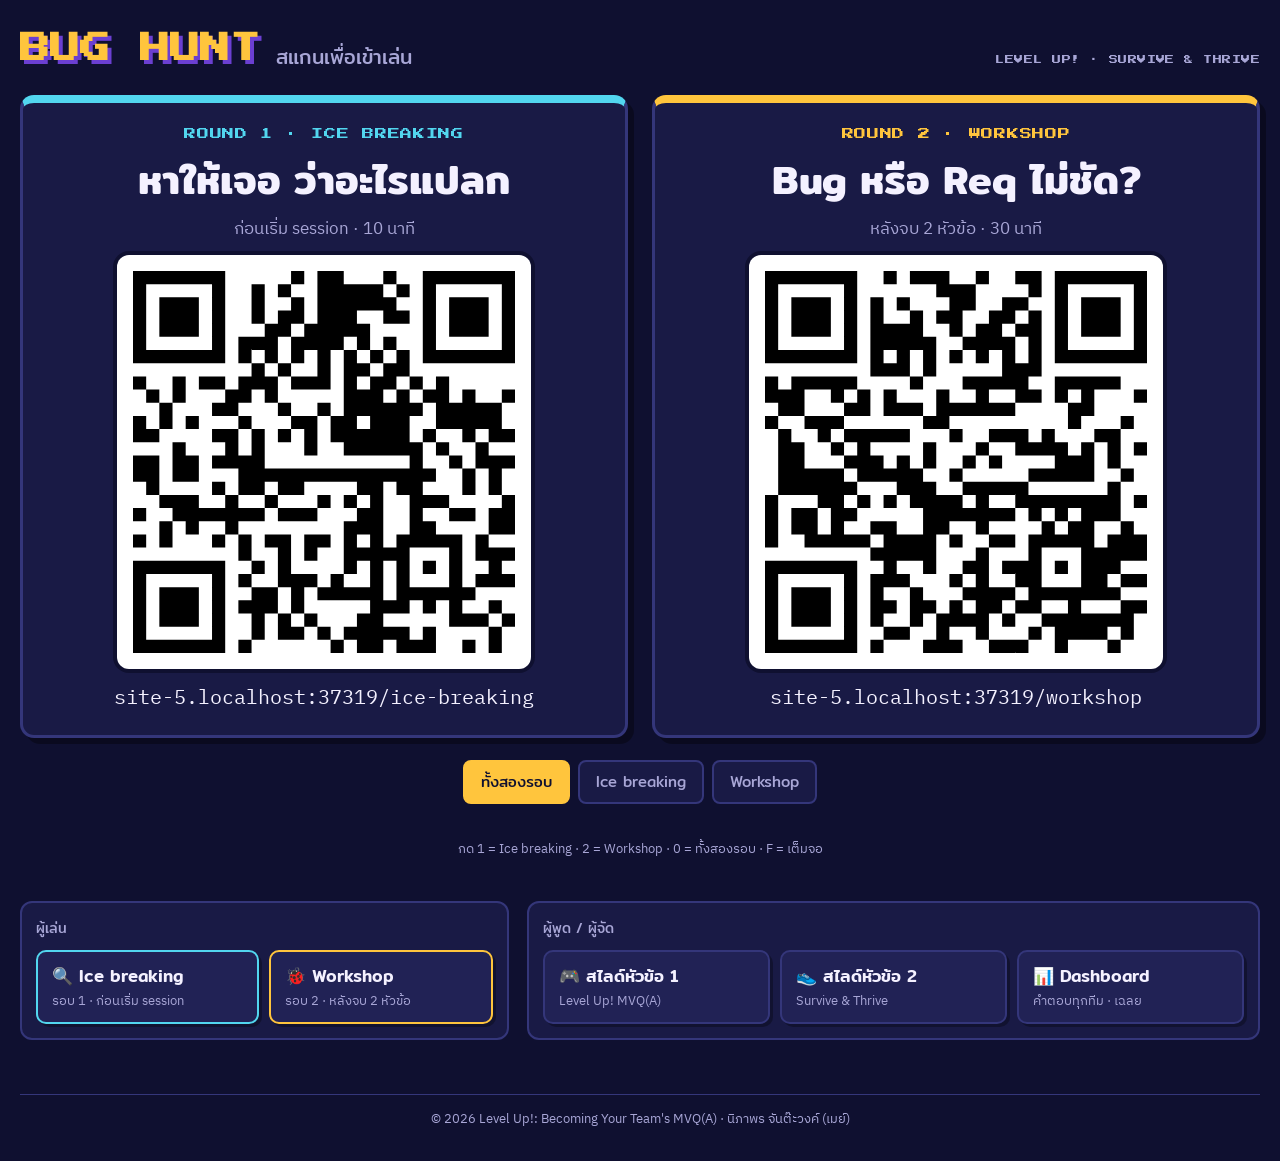
==== commit 1e7ac8a2: "Set team name only on the start gate; workshop round is 30 minutes - Findings form shows the team ch" ====
--- a/bug-hunt/index.html
+++ b/bug-hunt/index.html
@@ -71,7 +71,7 @@
       <section class="door" data-k="workshop" tabindex="0" aria-label="ขยาย QR รอบ Workshop">
         <span class="round">ROUND 2 · WORKSHOP</span>
         <h2>Bug หรือ Req ไม่ชัด?</h2>
-        <p class="when">หลังจบ 2 หัวข้อ · 10 นาที</p>
+        <p class="when">หลังจบ 2 หัวข้อ · 30 นาที</p>
         <div class="qr" data-path="/workshop"></div>
         <div class="url" data-url-for="/workshop"></div>
       </section>
--- a/bug-hunt/assets/style.css
+++ b/bug-hunt/assets/style.css
@@ -242,3 +242,8 @@
 .gate-msg { margin: 0; min-height: 1.4em; font-size: 14px; color: var(--muted); }
 .gate-msg.bad { color: var(--red); }
 #fTeam[readonly] { opacity: .75; cursor: not-allowed; }
+
+/* team name chosen on the start gate */
+.team-chip { display: flex; align-items: center; gap: 10px; background: var(--bg); border: 2px solid var(--line); border-radius: 8px; padding: 8px 12px; min-width: 0; }
+.team-chip span { font-size: 12.5px; color: var(--muted); flex: none; }
+.team-chip b { font-family: var(--font-display); font-weight: 500; font-size: 17px; color: var(--gold); overflow: hidden; text-overflow: ellipsis; white-space: nowrap; }
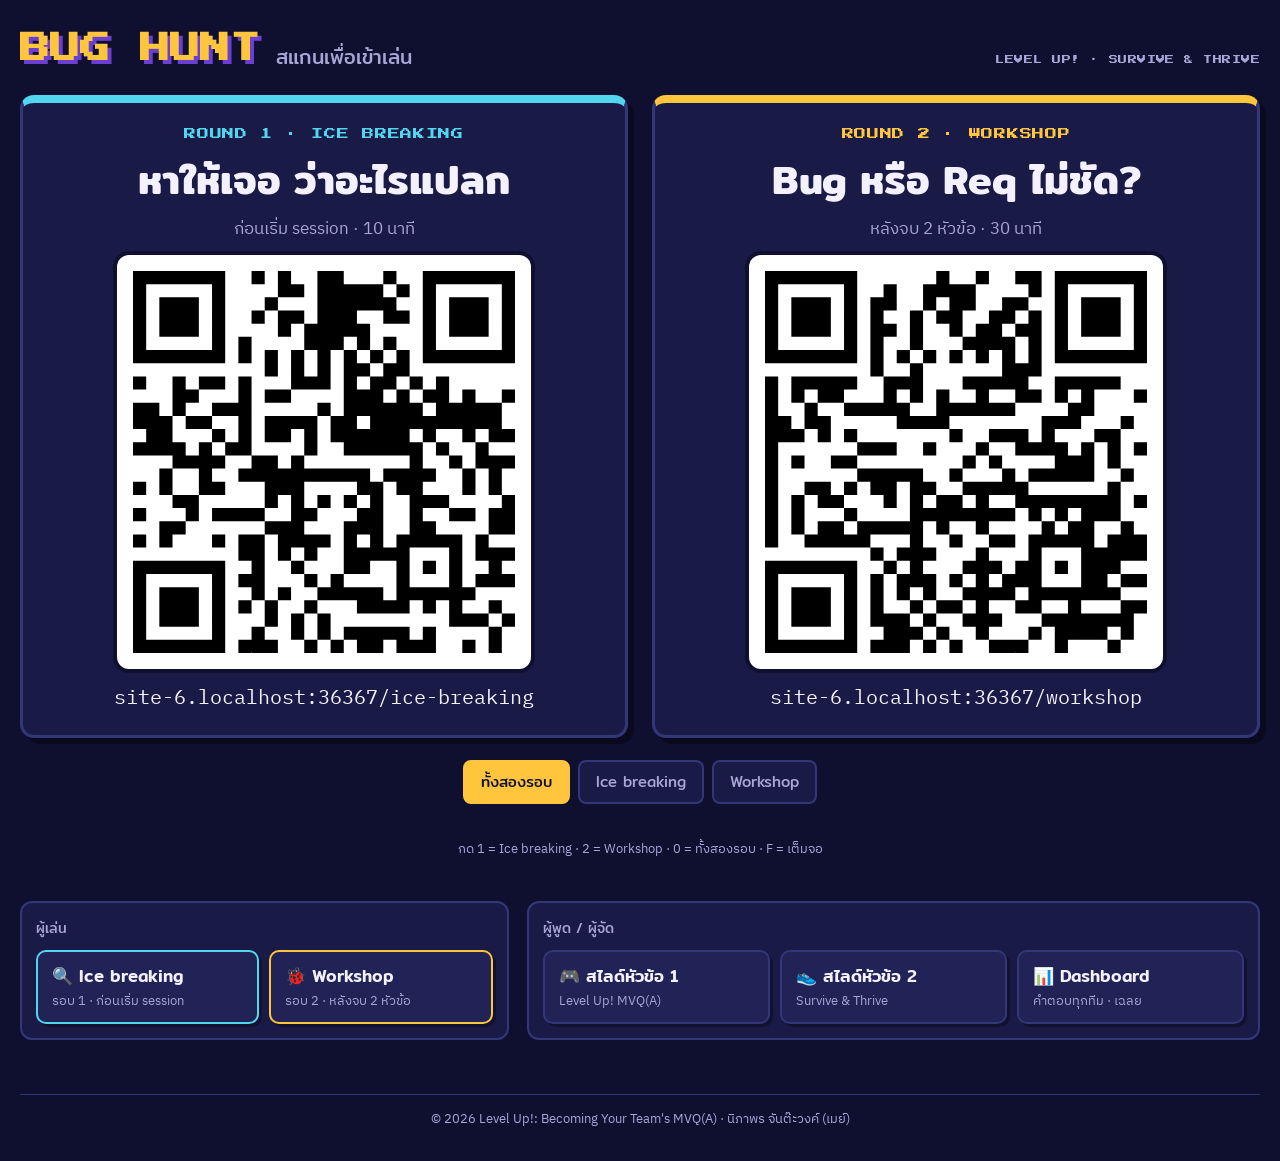
==== commit 1a39b47a: "Warn about auto-save at time-up, link titles home, pin footer - Start gate, form and a last-minute t" ====
--- a/bug-hunt/index.html
+++ b/bug-hunt/index.html
@@ -15,7 +15,8 @@
   <style>
     /* Projection page: two QR "doors" side by side; press 1 / 2 to enlarge one, 0 for both */
     html, body { min-height: 100%; }
-    .join { max-width: 1280px; margin: 0 auto; padding-block: 28px 32px; padding-inline: 20px; display: grid; gap: 22px; }
+    .join { max-width: 1280px; margin: 0 auto; padding-block: 28px 32px; padding-inline: 20px; gap: 22px; }
+    .join > .site-foot { margin-top: auto; }
     .join-head { display: flex; flex-wrap: wrap; align-items: baseline; justify-content: space-between; gap: 8px 20px; }
     .join-head .title span { font-size: 20px; }
     .doors { display: grid; grid-template-columns: repeat(2, minmax(0, 1fr)); gap: 24px; }
@@ -56,7 +57,7 @@
 <body data-show="both">
   <main class="join">
     <header class="join-head">
-      <div class="title"><h1>BUG HUNT</h1><span>สแกนเพื่อเข้าเล่น</span></div>
+      <div class="title"><h1><a class="home-link" href="/" title="กลับหน้าหลัก">BUG HUNT</a></h1><span>สแกนเพื่อเข้าเล่น</span></div>
       <span class="tag">LEVEL UP! · SURVIVE &amp; THRIVE</span>
     </header>
 
--- a/bug-hunt/assets/style.css
+++ b/bug-hunt/assets/style.css
@@ -62,20 +62,21 @@
 /* phone */
 .phone-col { position: sticky; top: env(safe-area-inset-top, 0px); }
 .phone { width: 100%; max-width: 390px; margin: 0 auto; background: #070818; border-radius: 38px; padding: 12px; box-shadow: 0 0 0 2px var(--line), 0 24px 60px rgba(0,0,0,.5); }
-.screen { background: var(--app-bg); color: var(--app-ink); border-radius: 28px; overflow: hidden; height: 720px; max-height: calc(100vh - 120px); min-height: 560px; display: flex; flex-direction: column; font-size: 14px; }
+.screen { background: var(--app-bg); color: var(--app-ink); border-radius: 28px; overflow: hidden; width: 100%; min-width: 0; height: 720px; max-height: calc(100vh - 120px); min-height: 560px; display: flex; flex-direction: column; font-size: 14px; }
 .reset-row { display: flex; justify-content: center; gap: 10px; margin-top: 12px; }
 .ghost { background: transparent; color: var(--muted); border: 1px solid var(--line); border-radius: 6px; padding: 6px 12px; font-size: 13px; }
 .ghost:hover { color: var(--ink); border-color: var(--muted); }
 
 /* app (system under test) */
-.app-bar { background: var(--app-brand); color: var(--app-brand-ink); padding: 18px 18px 14px; display: grid; gap: 10px; }
-.app-bar .brand { display: flex; align-items: center; justify-content: space-between; }
+.app-bar { background: var(--app-brand); color: var(--app-brand-ink); padding: 18px 18px 14px; display: grid; grid-template-columns: minmax(0, 1fr); gap: 10px; min-width: 0; }
+.app-bar .brand { display: flex; align-items: center; justify-content: space-between; gap: 10px; min-width: 0; }
+.app-bar .brand > span:last-child { overflow: hidden; text-overflow: ellipsis; white-space: nowrap; min-width: 0; }
 .app-bar .logo { font-family: var(--font-display); font-weight: 600; font-size: 20px; }
 .app-bar .back { background: none; border: 0; color: inherit; padding: 0; font-size: 14px; }
-.search { display: flex; gap: 8px; }
-.search input { flex: 1; min-width: 0; border: 0; border-radius: 10px; padding: 9px 12px; background: var(--app-card); color: var(--app-ink); }
-.search select { border: 0; border-radius: 10px; padding: 9px 8px; background: var(--app-card); color: var(--app-ink); }
-.app-body { flex: 1; overflow-y: auto; padding: 14px; display: grid; gap: 10px; align-content: start; }
+.search { display: flex; gap: 8px; min-width: 0; }
+.search input { flex: 1 1 0; width: 0; min-width: 0; border: 0; border-radius: 10px; padding: 9px 12px; background: var(--app-card); color: var(--app-ink); }
+.search select { flex: none; max-width: 42%; border: 0; border-radius: 10px; padding: 9px 8px; background: var(--app-card); color: var(--app-ink); }
+.app-body { flex: 1; min-height: 0; overflow-y: auto; overflow-x: hidden; padding: 14px; display: grid; grid-template-columns: minmax(0, 1fr); gap: 10px; align-content: start; }
 .count { font-size: 13px; color: var(--app-muted); }
 .job { background: var(--app-card); border: 1px solid var(--app-line); border-radius: 14px; padding: 12px 14px; display: grid; gap: 4px; text-align: left; color: var(--app-ink); width: 100%; }
 .job:hover { border-color: var(--app-brand); }
@@ -87,17 +88,17 @@
 .pill.closed { background: #eceef3; color: var(--app-muted); }
 .detail { background: var(--app-card); border-radius: 14px; padding: 16px; display: grid; gap: 10px; border: 1px solid var(--app-line); }
 .detail h3 { margin: 0; font-family: var(--font-display); font-weight: 500; font-size: 19px; }
-.kv { display: grid; grid-template-columns: 110px 1fr; gap: 4px 8px; font-size: 13.5px; }
+.kv { display: grid; grid-template-columns: 110px minmax(0, 1fr); gap: 4px 8px; font-size: 13.5px; }
 .kv dt { color: var(--app-muted); }
 .kv dd { margin: 0; }
 .btn { background: var(--app-brand); color: var(--app-brand-ink); border: 0; border-radius: 12px; padding: 12px; font-weight: 600; width: 100%; }
 .btn.sec { background: #eceef3; color: var(--app-ink); }
 .btn.small { width: auto; padding: 6px 12px; font-size: 13px; border-radius: 8px; }
-.form { display: grid; gap: 12px; }
-.field { display: grid; gap: 4px; }
+.form { display: grid; grid-template-columns: minmax(0, 1fr); gap: 12px; min-width: 0; }
+.field { display: grid; grid-template-columns: minmax(0, 1fr); gap: 4px; min-width: 0; }
 .field label { font-size: 13px; font-weight: 600; }
 .field input[type=text], .field input[type=number], .field input[type=tel], .field input[type=date] { border: 1px solid var(--app-line); border-radius: 10px; padding: 9px 12px; background: var(--app-card); color: var(--app-ink); color-scheme: light; width: 100%; }
-.field input[type=file] { font-size: 12.5px; color: var(--app-muted); }
+.field input[type=file] { font-size: 12.5px; color: var(--app-muted); width: 100%; max-width: 100%; min-width: 0; }
 .field .hint { font-size: 12px; color: var(--app-muted); }
 .field .err { font-size: 12px; color: var(--app-err); min-height: 0; }
 .check { display: flex; gap: 8px; align-items: flex-start; font-size: 13px; }
@@ -174,13 +175,13 @@
   body[data-tab="board"] [data-sec]:not([data-sec="board"]) { display: none; }
   .phone-col { position: static; }
   .phone { max-width: none; padding: 0; background: none; border-radius: 0; box-shadow: none; }
-  .screen { border-radius: 18px; border: 2px solid var(--line); height: calc(100dvh - 190px); min-height: 460px; max-height: none; }
+  .screen { border-radius: 18px; border: 2px solid var(--line); height: 600px; height: clamp(460px, calc(100svh - 160px), 720px); min-height: 0; max-height: none; }
   input, select, textarea { font-size: 16px !important; }
   .feed { max-height: none; }
   .spec { padding: 14px 14px; }
   .spec li { grid-template-columns: 58px minmax(0, 1fr); }
 }
-@media (max-width: 380px) { .mission { grid-template-columns: minmax(0, 1fr); } }
+@media (max-width: 380px) { .mission { grid-template-columns: minmax(0, 1fr); } .mtabs button { font-size: 13px; } }
 .item.plain { border-left-color: var(--gold); }
 #copyArea { width: 100%; min-height: 120px; margin-top: 10px; background: var(--bg); color: var(--ink); border: 2px solid var(--line); border-radius: 8px; padding: 8px; }
 
@@ -214,6 +215,10 @@
 @media (prefers-reduced-motion: reduce) { [data-timer][data-state="last"] { animation: none; } }
 
 .site-foot { margin-top: 32px; padding-top: 14px; border-top: 1px solid var(--line); text-align: center; font-size: 13px; color: var(--muted); }
+/* keep the footer at the bottom of the screen when the page is shorter than the viewport */
+.wrap, .join { box-sizing: border-box; min-height: 100vh; min-height: 100dvh; display: flex; flex-direction: column; }
+.wrap > .site-foot, .join > .site-foot { margin-top: auto; }
+.wrap > :nth-last-child(2), .join > :nth-last-child(2) { margin-bottom: 32px; }
 
 .reset-row { flex-direction: column; align-items: center; gap: 6px; margin-top: 14px; }
 .reset-btn { display: inline-flex; align-items: center; gap: 8px; background: var(--panel-2); color: var(--cyan); border: 2px solid var(--cyan); border-radius: 10px; padding: 10px 22px; font-family: var(--font-display); font-weight: 500; font-size: 16px; box-shadow: 4px 4px 0 rgba(0,0,0,.35); transition: transform .12s, box-shadow .12s, background .12s; }
@@ -247,3 +252,39 @@
 .team-chip { display: flex; align-items: center; gap: 10px; background: var(--bg); border: 2px solid var(--line); border-radius: 8px; padding: 8px 12px; min-width: 0; }
 .team-chip span { font-size: 12.5px; color: var(--muted); flex: none; }
 .team-chip b { font-family: var(--font-display); font-weight: 500; font-size: 17px; color: var(--gold); overflow: hidden; text-overflow: ellipsis; white-space: nowrap; }
+
+.field input { min-width: 0; max-width: 100%; box-sizing: border-box; }
+.field input[type=date] { -webkit-appearance: none; appearance: none; min-height: 40px; }
+
+/* compare ice-breaking vs workshop (shown when the workshop round is over) */
+.compare { border-color: var(--gold); display: grid; gap: 12px; }
+.compare .col-head { margin: 0; }
+.compare .col-head h2 { font-size: 17px; }
+.cmp-summary { background: rgba(255,197,61,.08); border: 1px dashed var(--gold); border-radius: 8px; padding: 10px 12px; display: grid; gap: 4px; }
+.cmp-summary p { margin: 0; font-size: 14.5px; }
+.cmp-cols { display: grid; grid-template-columns: repeat(2, minmax(0, 1fr)); gap: 10px; }
+@media (max-width: 520px) { .cmp-cols { grid-template-columns: minmax(0, 1fr); } }
+.cmp-col { background: var(--panel-2); border: 1px solid var(--line); border-top: 4px solid var(--line); border-radius: 8px; padding: 10px 12px; min-width: 0; }
+.cmp-col.ice { border-top-color: var(--cyan); } .cmp-col.ws { border-top-color: var(--gold); }
+.cmp-round { font-family: var(--font-pixel); font-size: 9px; letter-spacing: .05em; }
+.cmp-col.ice .cmp-round { color: var(--cyan); } .cmp-col.ws .cmp-round { color: var(--gold); }
+.cmp-sub { margin: 2px 0 6px; font-size: 12.5px; color: var(--muted); }
+.cmp-num { font-family: var(--font-pixel); font-size: 26px; line-height: 1.4; font-variant-numeric: tabular-nums; }
+.cmp-unit { margin: 0 0 6px; font-size: 13px; color: var(--muted); }
+.cmp-split { display: flex; flex-wrap: wrap; gap: 4px 12px; font-size: 13px; margin-bottom: 6px; }
+.cmp-list { list-style: none; margin: 0; padding: 0; display: grid; gap: 6px; max-height: 260px; overflow-y: auto; }
+.cmp-list li { font-size: 13.5px; border-top: 1px dashed var(--line); padding-top: 6px; overflow-wrap: anywhere; }
+.cmp-src { margin: 0; font-size: 12px; color: var(--muted); }
+.cmp-name { display: flex; flex-wrap: wrap; align-items: center; gap: 8px; font-size: 13px; color: var(--muted); }
+.cmp-name input { flex: 1 1 140px; min-width: 0; background: var(--bg); color: var(--ink); border: 2px solid var(--line); border-radius: 8px; padding: 6px 10px; }
+
+/* time-up auto-save notice */
+.auto-note { margin: 0; font-size: 13px; line-height: 1.5; color: var(--gold); background: rgba(255,197,61,.08); border: 1px dashed var(--gold); border-radius: 8px; padding: 8px 10px; }
+body[data-game="over"] .auto-note { color: var(--muted); border-color: var(--line); background: transparent; }
+.gate-warn { margin: 0; max-width: 520px; font-size: 14px; line-height: 1.6; color: var(--gold); background: rgba(255,197,61,.08); border: 1px dashed var(--gold); border-radius: 8px; padding: 8px 12px; }
+.time-toast { position: fixed; left: 50%; bottom: calc(18px + env(safe-area-inset-bottom, 0px)); transform: translateX(-50%); z-index: 35; width: min(560px, calc(100% - 32px)); background: var(--red); color: #fff; font-weight: 600; text-align: center; border-radius: 10px; padding: 12px 16px; box-shadow: 4px 4px 0 rgba(0,0,0,.4); }
+
+/* BUG HUNT title goes back to the hub */
+.home-link { color: inherit; text-decoration: none; }
+.home-link:hover { filter: brightness(1.15); }
+.home-link:focus-visible { outline: 3px solid var(--cyan); outline-offset: 4px; border-radius: 4px; }
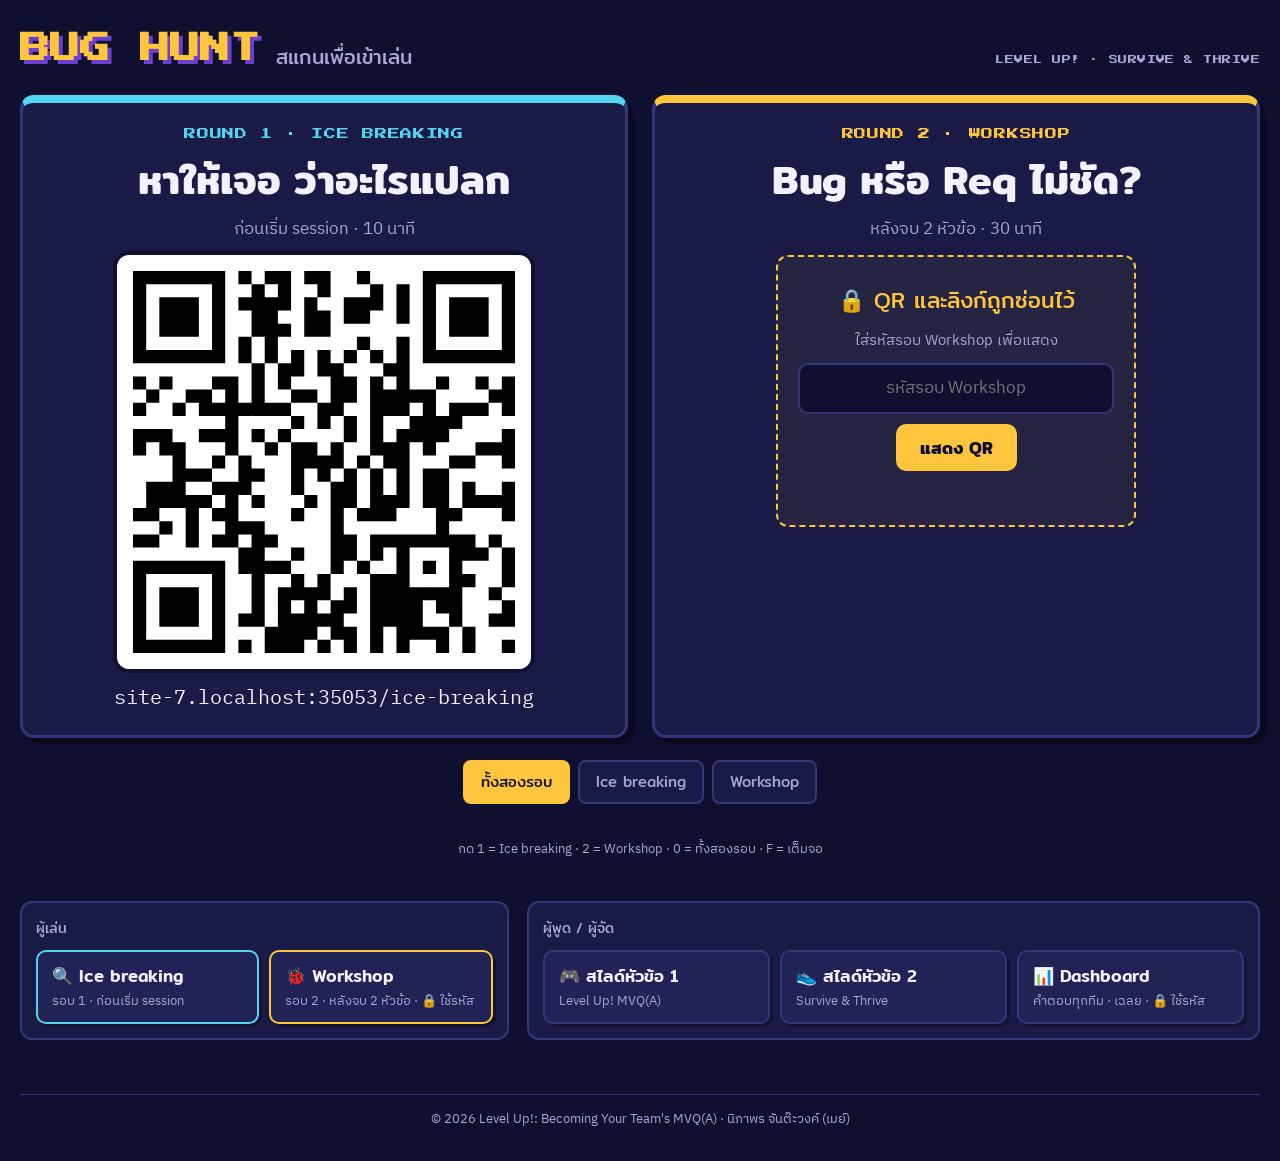
==== commit 0d23811b: "Add access codes, techniques slides and QuickShift test docs - /workshop and /dashboard ask for a co" ====
--- a/bug-hunt/index.html
+++ b/bug-hunt/index.html
@@ -49,6 +49,16 @@
     .hub-link span { font-size: 13px; color: var(--muted); }
     .hub-link:hover, .hub-link:focus-visible { border-color: var(--gold); transform: translate(-1px, -1px); }
     .hub-link.ice { border-color: var(--cyan); } .hub-link.ws { border-color: var(--gold); }
+    .door.locked .qr, .door.locked .url { display: none; }
+    .door.locked { align-content: start; }
+    .qr-lock { display: grid; gap: 10px; justify-items: center; width: min(100%, 360px); padding: 26px 20px; border: 2px dashed var(--gold); border-radius: 12px; background: rgba(255,197,61,.06); }
+    .qr-lock p { margin: 0; }
+    .qr-lock-title { font-family: var(--font-display); font-size: 22px; color: var(--gold); }
+    .qr-lock-note { font-size: 15px; color: var(--muted); }
+    .qr-lock input { width: 100%; background: var(--bg); color: var(--ink); border: 2px solid var(--line); border-radius: 10px; padding: 10px 14px; font-size: 17px; text-align: center; }
+    .qr-lock input:focus { border-color: var(--gold); outline: none; }
+    .qr-lock button { background: var(--gold); color: var(--bg); border: 0; border-radius: 10px; padding: 10px 24px; font-family: var(--font-display); font-weight: 600; font-size: 17px; cursor: pointer; }
+    .qr-lock-msg { min-height: 1.3em; font-size: 14px; color: var(--red); }
     @media (max-width: 760px) { .hub { grid-template-columns: minmax(0, 1fr); } }
     @media (max-width: 760px) { .doors { grid-template-columns: minmax(0, 1fr); } .keys { display: none; } }
   </style>
@@ -75,6 +85,13 @@
         <p class="when">หลังจบ 2 หัวข้อ · 30 นาที</p>
         <div class="qr" data-path="/workshop"></div>
         <div class="url" data-url-for="/workshop"></div>
+        <form class="qr-lock" id="wsLock" hidden autocomplete="off">
+          <p class="qr-lock-title">🔒 QR และลิงก์ถูกซ่อนไว้</p>
+          <p class="qr-lock-note">ใส่รหัสรอบ Workshop เพื่อแสดง</p>
+          <input id="wsCode" type="password" placeholder="รหัสรอบ Workshop" aria-label="รหัสรอบ Workshop">
+          <button type="submit">แสดง QR</button>
+          <p class="qr-lock-msg" id="wsMsg" role="status"></p>
+        </form>
       </section>
     </div>
 
@@ -89,19 +106,20 @@
       <div class="hub-group">
         <span class="hub-label">ผู้เล่น</span>
         <a class="hub-link ice" href="ice-breaking"><b>🔍 Ice breaking</b><span>รอบ 1 · ก่อนเริ่ม session</span></a>
-        <a class="hub-link ws" href="workshop"><b>🐞 Workshop</b><span>รอบ 2 · หลังจบ 2 หัวข้อ</span></a>
+        <a class="hub-link ws" href="workshop"><b>🐞 Workshop</b><span>รอบ 2 · หลังจบ 2 หัวข้อ · 🔒 ใช้รหัส</span></a>
       </div>
       <div class="hub-group">
         <span class="hub-label">ผู้พูด / ผู้จัด</span>
         <a class="hub-link" href="slides"><b>🎮 สไลด์หัวข้อ 1</b><span>Level Up! MVQ(A)</span></a>
         <a class="hub-link" href="slides-2"><b>👟 สไลด์หัวข้อ 2</b><span>Survive &amp; Thrive</span></a>
-        <a class="hub-link" href="dashboard"><b>📊 Dashboard</b><span>คำตอบทุกทีม · เฉลย</span></a>
+        <a class="hub-link" href="dashboard"><b>📊 Dashboard</b><span>คำตอบทุกทีม · เฉลย · 🔒 ใช้รหัส</span></a>
       </div>
     </nav>
 
     <footer class="site-foot">© 2026 Level Up!: Becoming Your Team's MVQ(A) · นิภาพร จันต๊ะวงค์ (เมย์)</footer>
   </main>
 
+  <script src="config.js"></script>
   <script src="assets/vendor/qrcode.min.js"></script>
   <script>
     (function () {
@@ -137,6 +155,7 @@
         d.addEventListener('keydown', e => { if (e.key === 'Enter' || e.key === ' ') { e.preventDefault(); pick(); } });
       });
       document.addEventListener('keydown', e => {
+        if (e.target.closest && e.target.closest('input, textarea')) return;
         if (e.target.closest && e.target.closest('button, .door') && (e.key === 'Enter' || e.key === ' ')) return;
         if (e.key === '1') show('ice');
         else if (e.key === '2') show('workshop');
@@ -145,6 +164,31 @@
           try { document.fullscreenElement ? document.exitFullscreen() : document.documentElement.requestFullscreen().catch(() => {}); } catch (err) {}
         }
       });
+      // Workshop QR + link stay hidden until the round's access code is entered (same code as /workshop).
+      (function () {
+        const cfg = window.BUG_HUNT_CONFIG || {};
+        const hash = cfg.accessCodes && cfg.accessCodes.full;
+        if (!hash) return;
+        const KEY = 'bh-code-full-' + (cfg.session || 'default');
+        let ok = false; try { ok = localStorage.getItem(KEY) === hash; } catch (e) { }
+        if (ok) return;
+        const door = document.querySelector('.door[data-k="workshop"]');
+        const form = document.getElementById('wsLock'), input = document.getElementById('wsCode'), msg = document.getElementById('wsMsg');
+        door.classList.add('locked');
+        form.hidden = false;
+        ['click', 'keydown'].forEach(t => form.addEventListener(t, e => e.stopPropagation()));
+        form.addEventListener('submit', async e => {
+          e.preventDefault();
+          if (!window.crypto || !crypto.subtle) { msg.textContent = 'เปิดผ่าน https เพื่อใช้รหัส'; return; }
+          const buf = await crypto.subtle.digest('SHA-256', new TextEncoder().encode(input.value.trim()));
+          const hex = Array.from(new Uint8Array(buf)).map(b => b.toString(16).padStart(2, '0')).join('');
+          if (hex !== hash) { msg.textContent = 'รหัสไม่ถูกต้อง'; input.select(); return; }
+          try { localStorage.setItem(KEY, hash); } catch (err) { }
+          door.classList.remove('locked');
+          form.hidden = true;
+        });
+      })();
+
       const h = location.hash.slice(1);
       show(h === 'ice' || h === 'workshop' ? h : 'both');
     })();
--- a/bug-hunt/assets/style.css
+++ b/bug-hunt/assets/style.css
@@ -288,3 +288,6 @@
 .home-link { color: inherit; text-decoration: none; }
 .home-link:hover { filter: brightness(1.15); }
 .home-link:focus-visible { outline: 3px solid var(--cyan); outline-offset: 4px; border-radius: 4px; }
+
+body[data-game="closed"] .wrap { filter: blur(3px); opacity: .35; }
+a.gate-btn { text-decoration: none; display: inline-block; }
